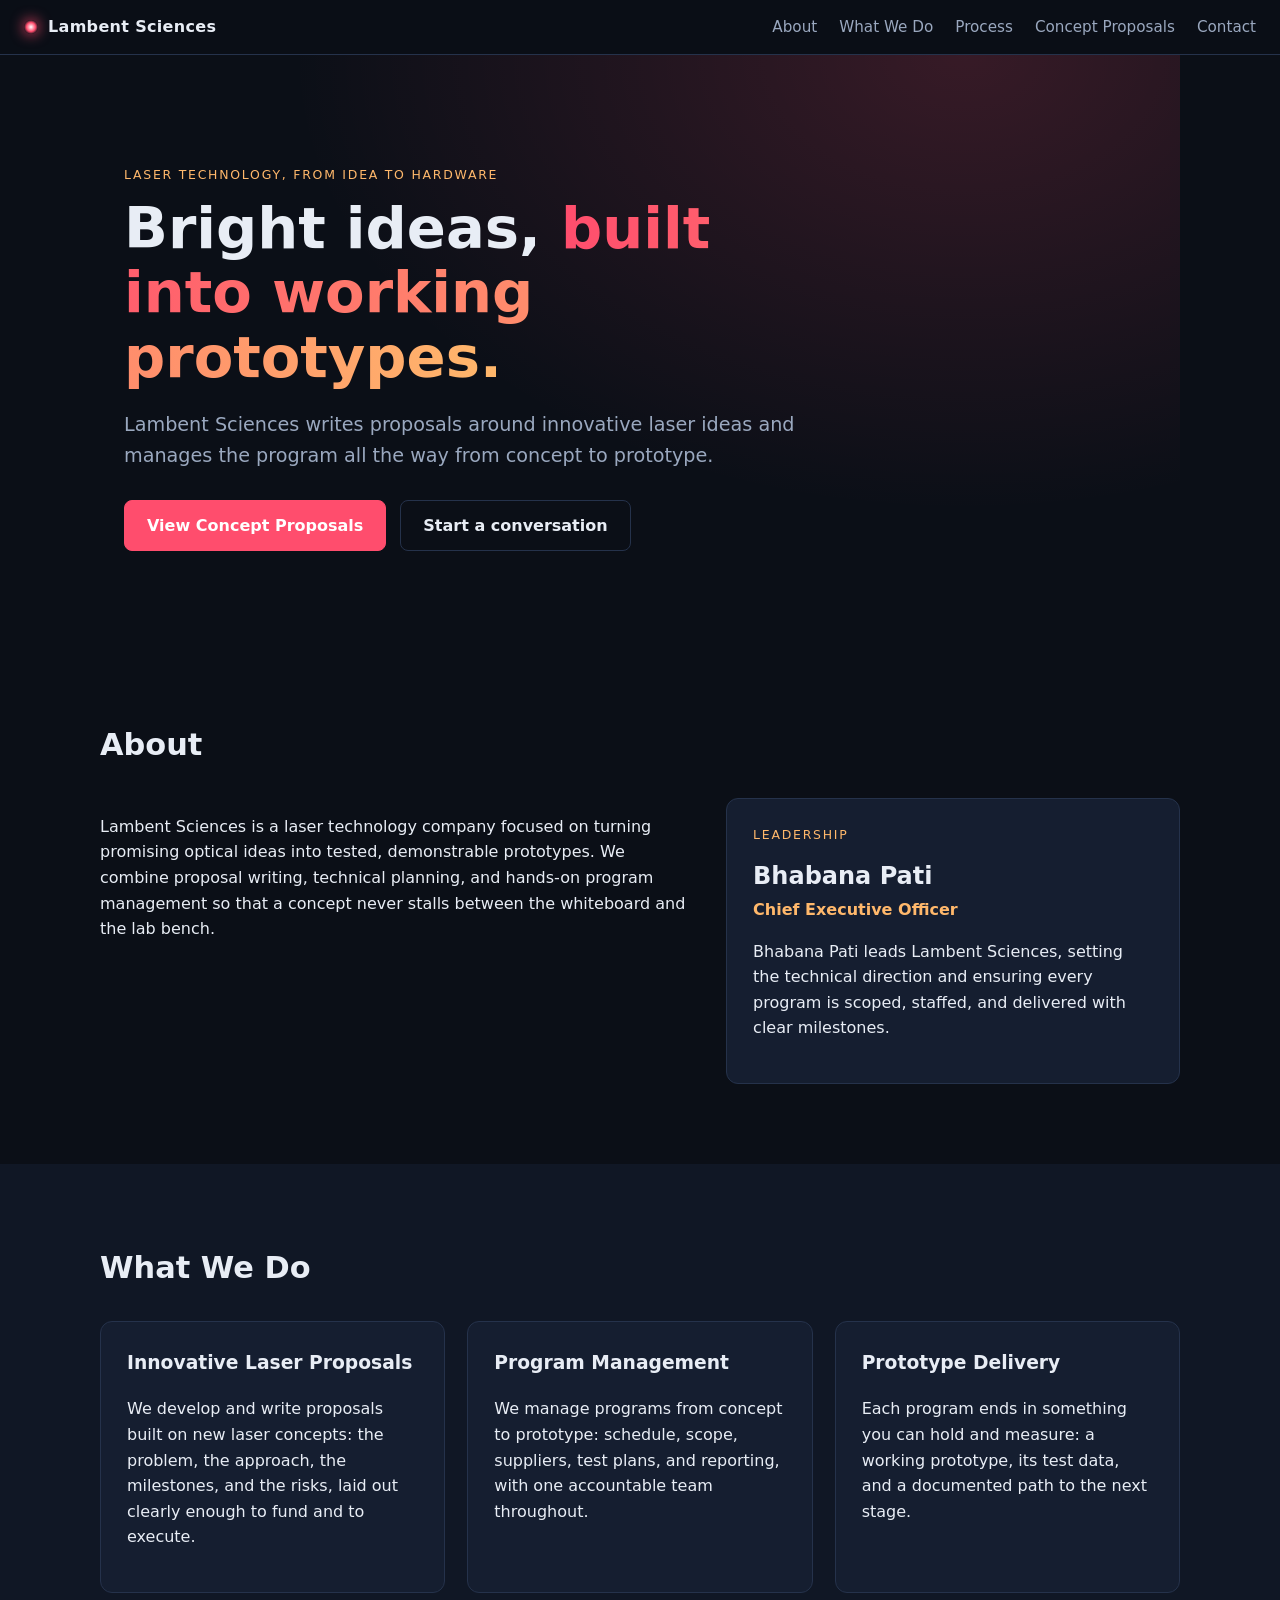
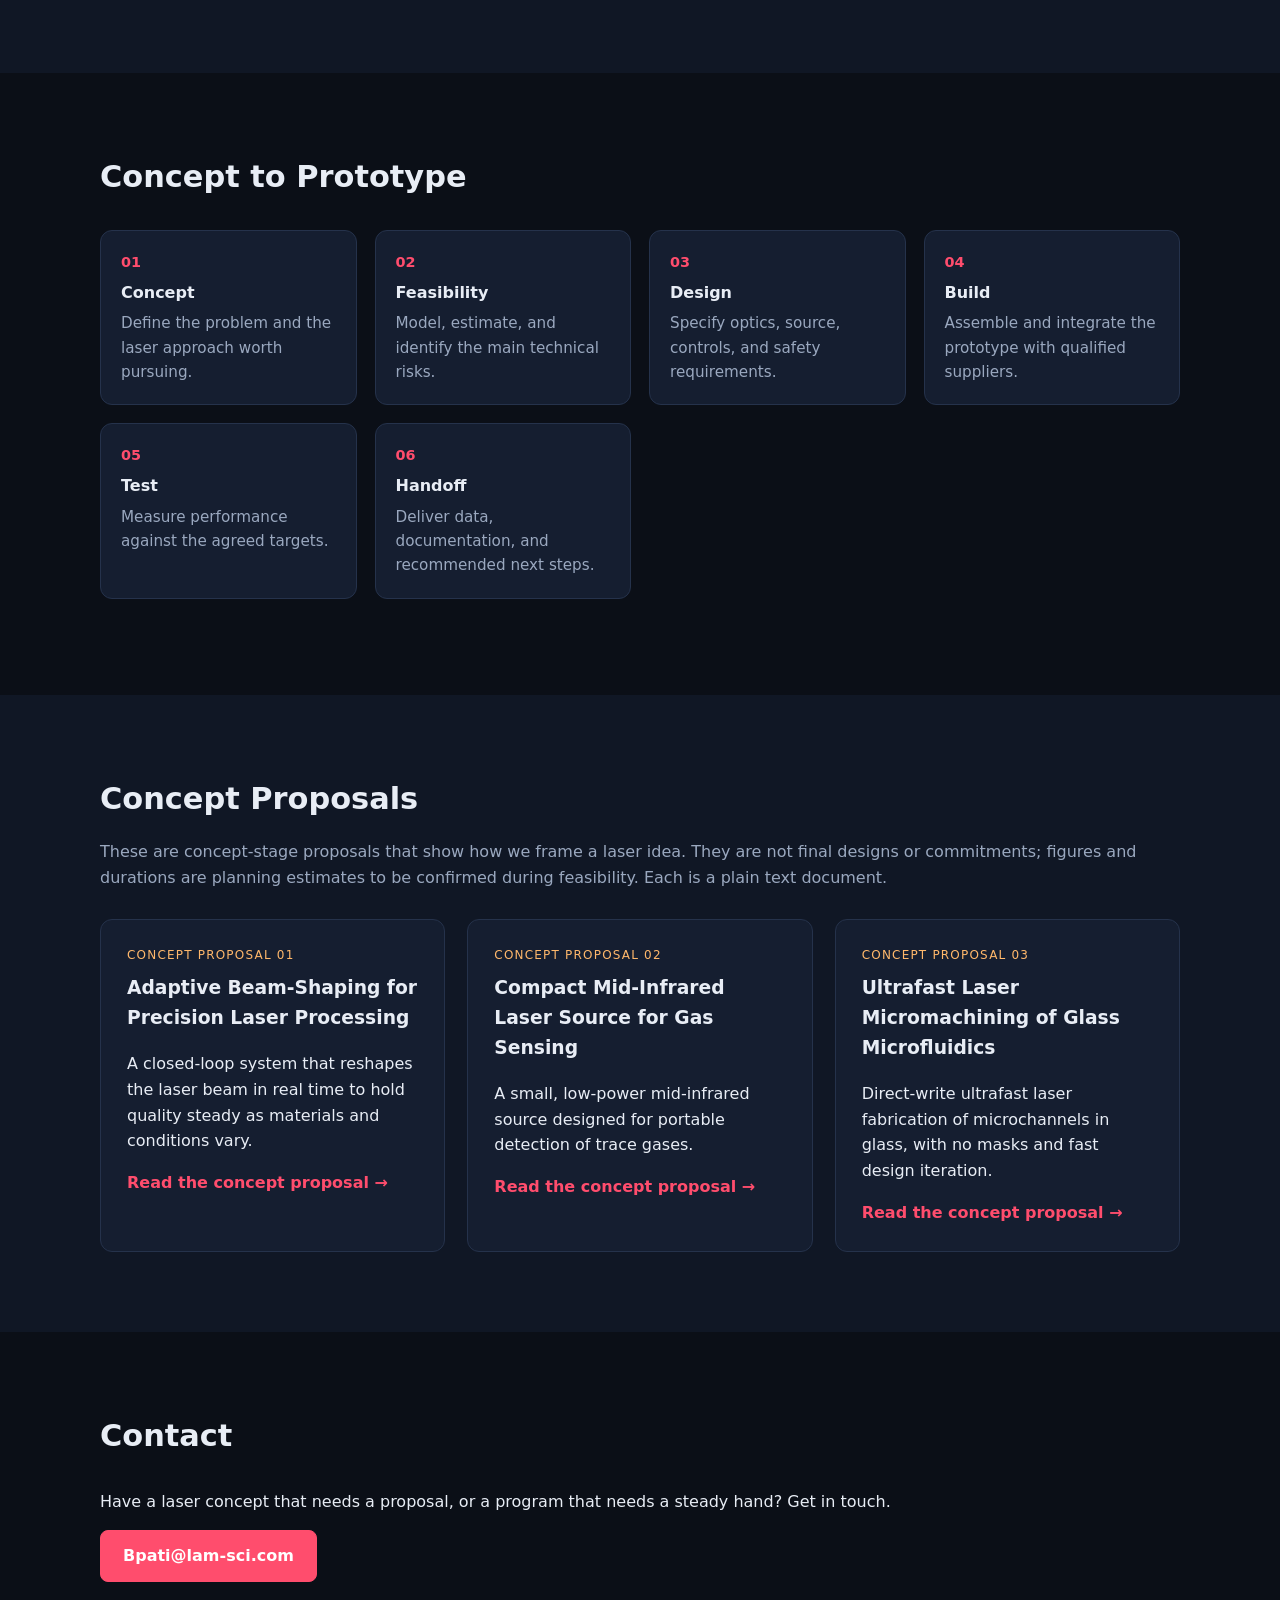
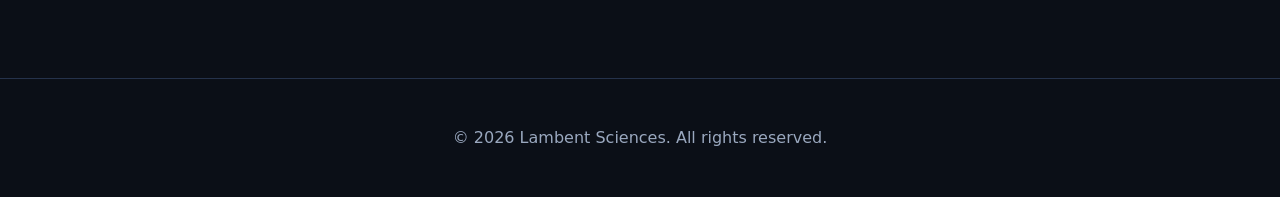
==== index.html @ 6def550e "Clarify Proposals Lambent Sciences writes real proposals, however due to confidentiality proposals o" ====
<!DOCTYPE html>
<html lang="en">
<head>
  <meta charset="utf-8">
  <meta name="viewport" content="width=device-width, initial-scale=1">
  <title>Lambent Sciences | Laser Technology, Concept to Prototype</title>
  <meta name="description" content="Lambent Sciences develops innovative laser technology proposals and manages programs from concept to prototype.">
  <link rel="stylesheet" href="styles.css">
</head>
<body>
  <header class="site-header">
    <a class="brand" href="#top" aria-label="Lambent Sciences home">
      <span class="brand-mark" aria-hidden="true"></span>Lambent Sciences
    </a>
    <button class="nav-toggle" aria-expanded="false" aria-controls="nav" aria-label="Toggle menu">Menu</button>
    <nav id="nav" class="nav">
      <a href="#about">About</a>
      <a href="#what-we-do">What We Do</a>
      <a href="#process">Process</a>
      <a href="#proposals">Concept Proposals</a>
      <a href="#contact">Contact</a>
    </nav>
  </header>

  <main id="top">
    <section class="hero">
      <p class="eyebrow">Laser technology, from idea to hardware</p>
      <h1>Bright ideas, <span class="accent">built into working prototypes.</span></h1>
      <p class="lead">Lambent Sciences writes proposals around innovative laser ideas and manages the program all the way from concept to prototype.</p>
      <div class="cta-row">
        <a class="btn primary" href="#proposals">View Concept Proposals</a>
        <a class="btn" href="#contact">Start a conversation</a>
      </div>
    </section>

    <section id="about" class="section">
      <h2>About</h2>
      <div class="two-col">
        <p>Lambent Sciences is a laser technology company focused on turning promising optical ideas into tested, demonstrable prototypes. We combine proposal writing, technical planning, and hands-on program management so that a concept never stalls between the whiteboard and the lab bench.</p>
        <div class="card leader">
          <p class="eyebrow">Leadership</p>
          <h3>Bhabana Pati</h3>
          <p class="role">Chief Executive Officer</p>
          <p>Bhabana Pati leads Lambent Sciences, setting the technical direction and ensuring every program is scoped, staffed, and delivered with clear milestones.</p>
        </div>
      </div>
    </section>

    <section id="what-we-do" class="section alt">
      <h2>What We Do</h2>
      <div class="grid">
        <article class="card">
          <h3>Innovative Laser Proposals</h3>
          <p>We develop and write proposals built on new laser concepts: the problem, the approach, the milestones, and the risks, laid out clearly enough to fund and to execute.</p>
        </article>
        <article class="card">
          <h3>Program Management</h3>
          <p>We manage programs from concept to prototype: schedule, scope, suppliers, test plans, and reporting, with one accountable team throughout.</p>
        </article>
        <article class="card">
          <h3>Prototype Delivery</h3>
          <p>Each program ends in something you can hold and measure: a working prototype, its test data, and a documented path to the next stage.</p>
        </article>
      </div>
    </section>

    <section id="process" class="section">
      <h2>Concept to Prototype</h2>
      <ol class="steps">
        <li><strong>Concept</strong><span>Define the problem and the laser approach worth pursuing.</span></li>
        <li><strong>Feasibility</strong><span>Model, estimate, and identify the main technical risks.</span></li>
        <li><strong>Design</strong><span>Specify optics, source, controls, and safety requirements.</span></li>
        <li><strong>Build</strong><span>Assemble and integrate the prototype with qualified suppliers.</span></li>
        <li><strong>Test</strong><span>Measure performance against the agreed targets.</span></li>
        <li><strong>Handoff</strong><span>Deliver data, documentation, and recommended next steps.</span></li>
      </ol>
    </section>

    <section id="proposals" class="section alt">
      <h2>Concept Proposals</h2>
      <p class="section-intro">These are concept-stage proposals that show how we frame a laser idea. They are not final designs or commitments; figures and durations are planning estimates to be confirmed during feasibility. Each is a plain text document.</p>
      <div class="grid">
        <article class="card">
          <p class="tag">Concept Proposal 01</p>
          <h3>Adaptive Beam-Shaping for Precision Laser Processing</h3>
          <p>A closed-loop system that reshapes the laser beam in real time to hold quality steady as materials and conditions vary.</p>
          <a class="link" href="proposals/01-adaptive-beam-shaping.txt">Read the concept proposal &rarr;</a>
        </article>
        <article class="card">
          <p class="tag">Concept Proposal 02</p>
          <h3>Compact Mid-Infrared Laser Source for Gas Sensing</h3>
          <p>A small, low-power mid-infrared source designed for portable detection of trace gases.</p>
          <a class="link" href="proposals/02-compact-mid-ir-gas-sensing.txt">Read the concept proposal &rarr;</a>
        </article>
        <article class="card">
          <p class="tag">Concept Proposal 03</p>
          <h3>Ultrafast Laser Micromachining of Glass Microfluidics</h3>
          <p>Direct-write ultrafast laser fabrication of microchannels in glass, with no masks and fast design iteration.</p>
          <a class="link" href="proposals/03-ultrafast-glass-microfluidics.txt">Read the concept proposal &rarr;</a>
        </article>
      </div>
    </section>

    <section id="contact" class="section">
      <h2>Contact</h2>
      <p>Have a laser concept that needs a proposal, or a program that needs a steady hand? Get in touch.</p>
      <p><a class="btn primary" href="mailto:Bpati@lam-sci.com">Bpati@lam-sci.com</a></p>
    </section>
  </main>

  <footer class="site-footer">
    <p>&copy; <span id="year">2026</span> Lambent Sciences. All rights reserved.</p>
  </footer>

  <script src="script.js"></script>
</body>
</html>
---- styles.css ----
:root {
  --bg: #0b0f17;
  --bg-alt: #101725;
  --card: #151e30;
  --text: #e8edf5;
  --muted: #9aa8bf;
  --accent: #ff4d6d;
  --accent-2: #ffb86b;
  --border: #25324b;
  --max: 1080px;
}

* { box-sizing: border-box; }
html { scroll-behavior: smooth; }
body {
  margin: 0;
  background: var(--bg);
  color: var(--text);
  font-family: system-ui, -apple-system, "Segoe UI", Roboto, sans-serif;
  line-height: 1.6;
}
a { color: inherit; }

.site-header {
  position: sticky; top: 0; z-index: 10;
  display: flex; align-items: center; justify-content: space-between;
  padding: 14px 24px;
  background: rgba(11, 15, 23, 0.92);
  backdrop-filter: blur(8px);
  border-bottom: 1px solid var(--border);
}
.brand { display: flex; align-items: center; gap: 10px; font-weight: 700; letter-spacing: 0.02em; text-decoration: none; }
.brand-mark {
  width: 14px; height: 14px; border-radius: 50%;
  background: radial-gradient(circle, #fff 0%, var(--accent) 45%, transparent 75%);
  box-shadow: 0 0 14px var(--accent);
}
.nav { display: flex; gap: 22px; }
.nav a { text-decoration: none; color: var(--muted); font-size: 0.95rem; }
.nav a:hover { color: var(--text); }
.nav-toggle { display: none; background: none; border: 1px solid var(--border); color: var(--text); padding: 6px 12px; border-radius: 6px; cursor: pointer; }

.hero {
  max-width: var(--max); margin: 0 auto;
  padding: 110px 24px 90px;
  background: radial-gradient(ellipse at 80% 0%, rgba(255, 77, 109, 0.18), transparent 55%);
}
.eyebrow { text-transform: uppercase; letter-spacing: 0.14em; font-size: 0.78rem; color: var(--accent-2); margin: 0 0 12px; }
h1 { font-size: clamp(2.1rem, 5vw, 3.6rem); line-height: 1.12; margin: 0 0 20px; max-width: 18ch; }
.accent { background: linear-gradient(90deg, var(--accent), var(--accent-2)); -webkit-background-clip: text; background-clip: text; color: transparent; }
.lead { font-size: 1.2rem; color: var(--muted); max-width: 56ch; }
.cta-row { display: flex; gap: 14px; flex-wrap: wrap; margin-top: 28px; }

.btn {
  display: inline-block; padding: 12px 22px; border-radius: 8px;
  border: 1px solid var(--border); text-decoration: none; font-weight: 600;
}
.btn:hover { border-color: var(--accent); }
.btn.primary { background: var(--accent); border-color: var(--accent); color: #fff; }
.btn.primary:hover { filter: brightness(1.1); }

.section { padding: 80px 24px; }
.section > * { max-width: var(--max); margin-left: auto; margin-right: auto; }
.section.alt { background: var(--bg-alt); }
h2 { font-size: 1.9rem; margin-top: 0; margin-bottom: 28px; }
.section-intro { color: var(--muted); margin-top: -12px; margin-bottom: 28px; }

.two-col { display: grid; grid-template-columns: 1.3fr 1fr; gap: 36px; align-items: start; }
.grid { display: grid; grid-template-columns: repeat(auto-fit, minmax(260px, 1fr)); gap: 22px; }
.card { background: var(--card); border: 1px solid var(--border); border-radius: 12px; padding: 26px; }
.card h3 { margin-top: 0; }
.leader h3 { margin-bottom: 2px; font-size: 1.5rem; }
.role { color: var(--accent-2); margin-top: 0; font-weight: 600; }
.tag { font-size: 0.75rem; text-transform: uppercase; letter-spacing: 0.1em; color: var(--accent-2); margin: 0 0 8px; }
.link { color: var(--accent); font-weight: 600; text-decoration: none; }
.link:hover { text-decoration: underline; }

.steps { list-style: none; counter-reset: s; padding: 0; display: grid; grid-template-columns: repeat(auto-fit, minmax(220px, 1fr)); gap: 18px; }
.steps li { counter-increment: s; background: var(--card); border: 1px solid var(--border); border-radius: 12px; padding: 20px; display: flex; flex-direction: column; gap: 6px; }
.steps li::before { content: "0" counter(s); color: var(--accent); font-weight: 700; font-size: 0.9rem; }
.steps span { color: var(--muted); font-size: 0.95rem; }

.site-footer { padding: 30px 24px; text-align: center; color: var(--muted); border-top: 1px solid var(--border); }

@media (max-width: 760px) {
  .two-col { grid-template-columns: 1fr; }
  .nav-toggle { display: block; }
  .nav { display: none; position: absolute; top: 100%; left: 0; right: 0; flex-direction: column; gap: 0; background: var(--bg); border-bottom: 1px solid var(--border); }
  .nav.open { display: flex; }
  .nav a { padding: 14px 24px; border-top: 1px solid var(--border); }
  .hero { padding-top: 70px; }
}
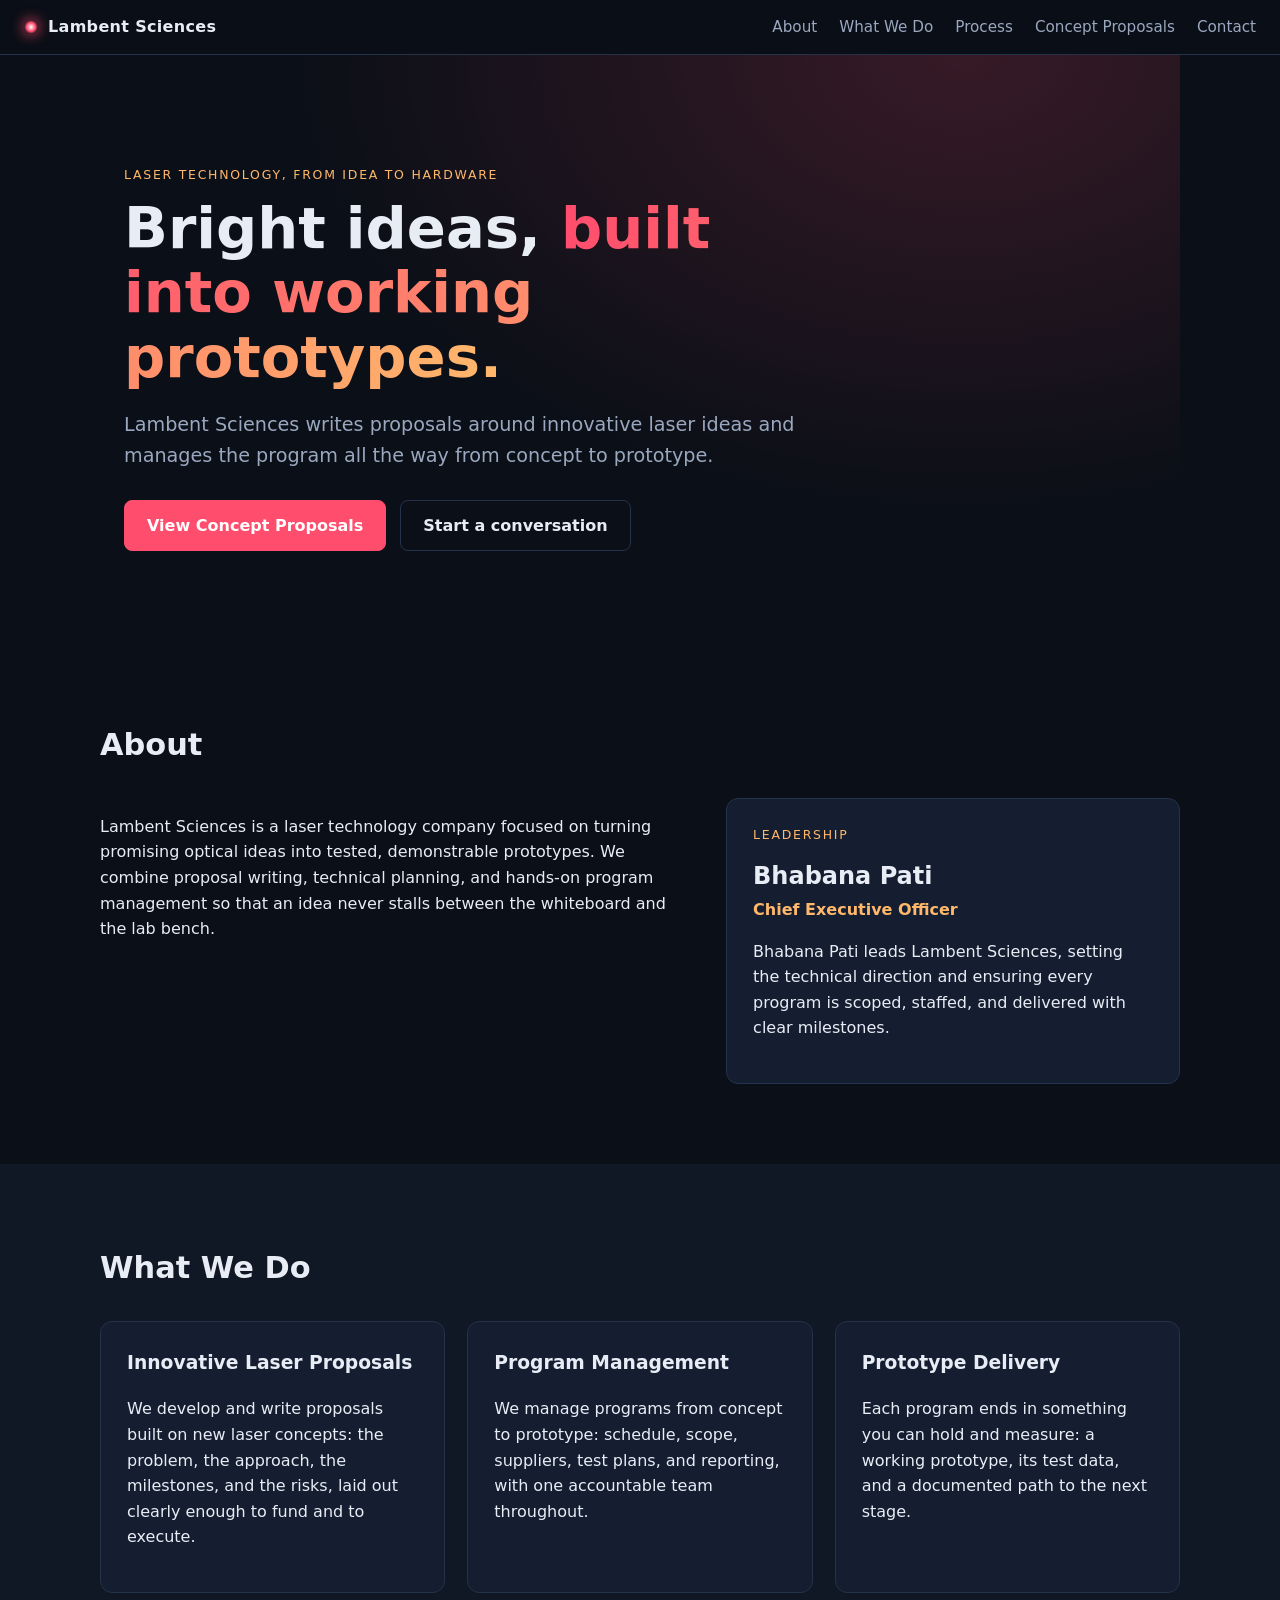
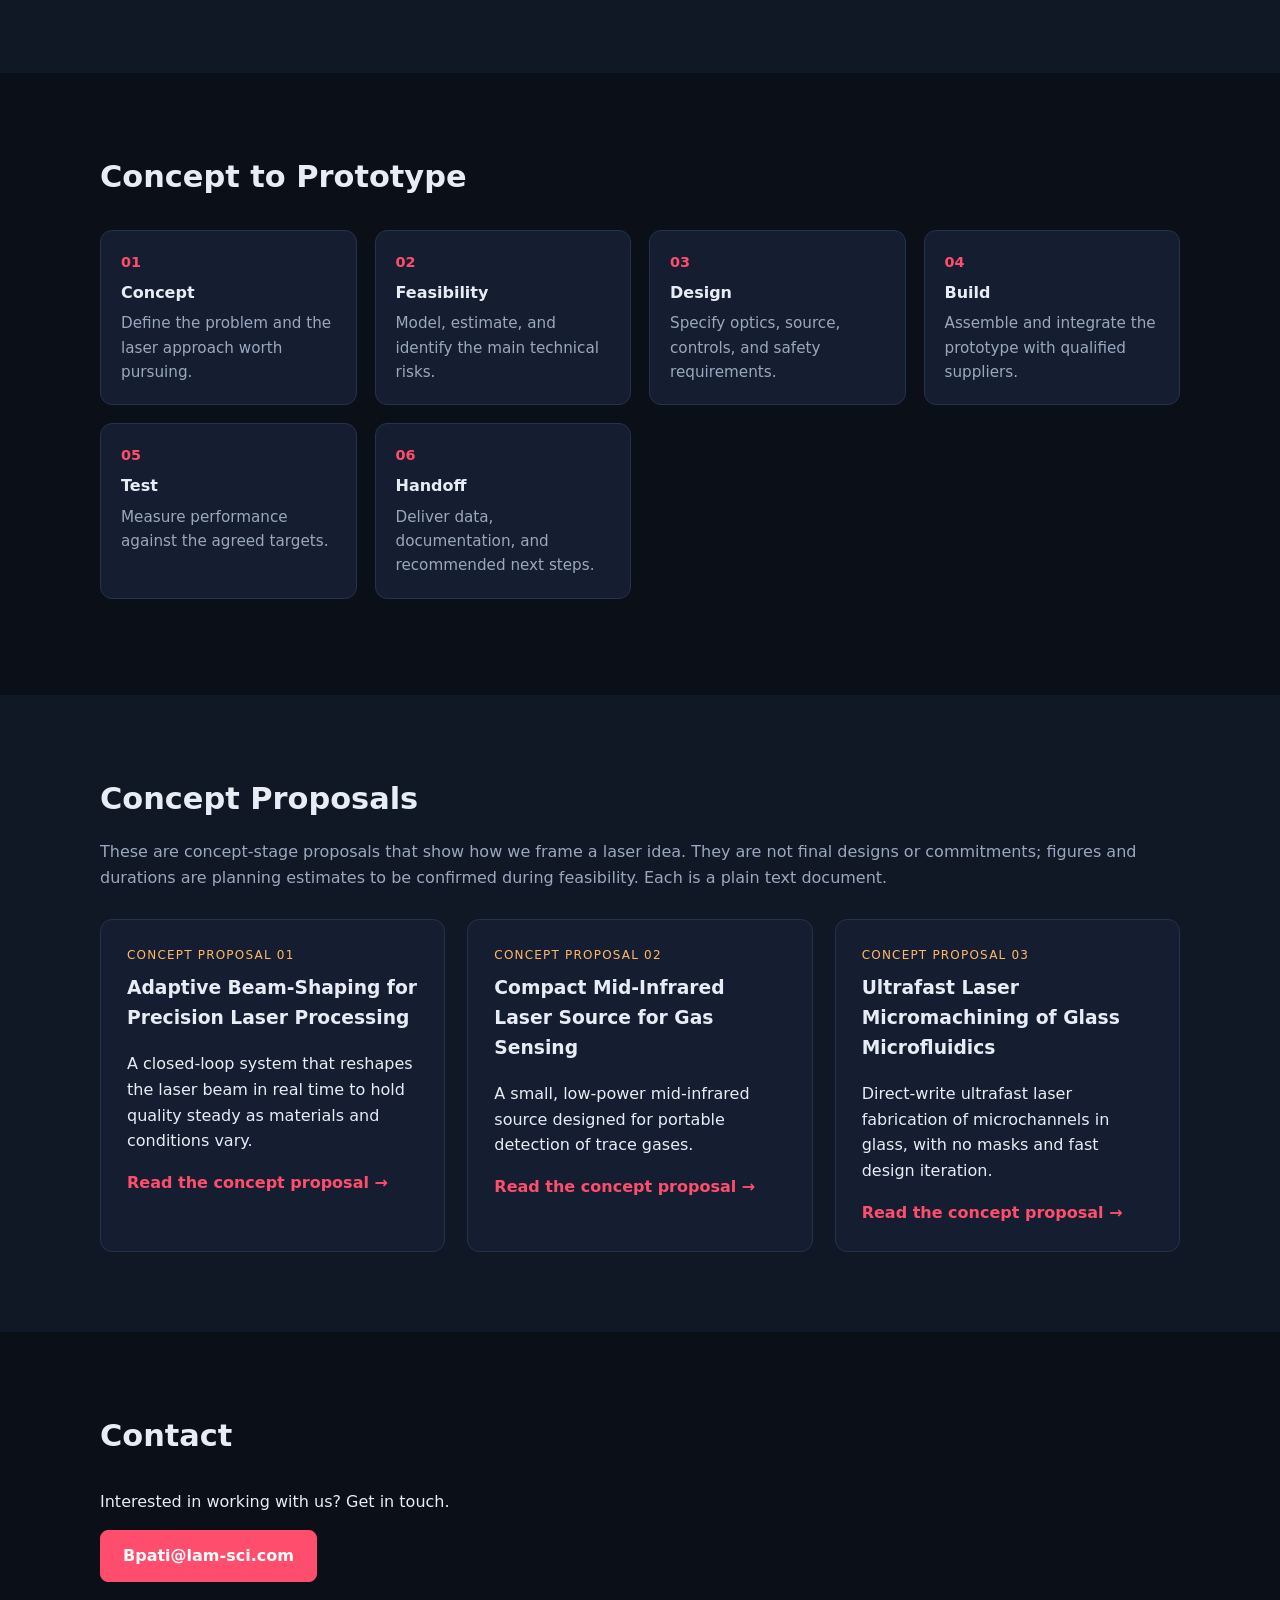
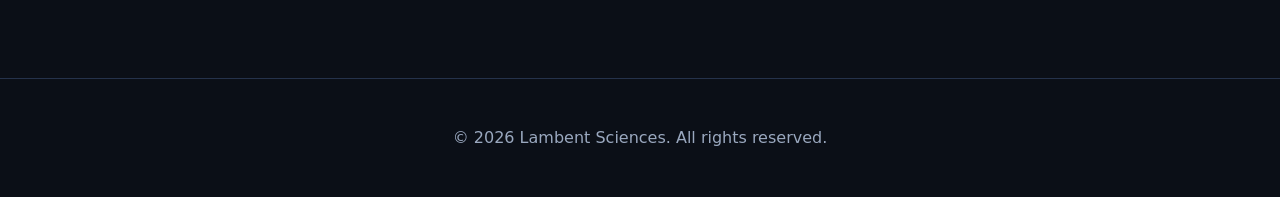
==== commit 91408c05: "Contact and About Section Edits" ====
--- a/index.html
+++ b/index.html
@@ -36,7 +36,7 @@
     <section id="about" class="section">
       <h2>About</h2>
       <div class="two-col">
-        <p>Lambent Sciences is a laser technology company focused on turning promising optical ideas into tested, demonstrable prototypes. We combine proposal writing, technical planning, and hands-on program management so that a concept never stalls between the whiteboard and the lab bench.</p>
+        <p>Lambent Sciences is a laser technology company focused on turning promising optical ideas into tested, demonstrable prototypes. We combine proposal writing, technical planning, and hands-on program management so that an idea never stalls between the whiteboard and the lab bench.</p>
         <div class="card leader">
           <p class="eyebrow">Leadership</p>
           <h3>Bhabana Pati</h3>
@@ -103,7 +103,7 @@
 
     <section id="contact" class="section">
       <h2>Contact</h2>
-      <p>Have a laser concept that needs a proposal, or a program that needs a steady hand? Get in touch.</p>
+      <p>Interested in working with us? Get in touch.</p>
       <p><a class="btn primary" href="mailto:Bpati@lam-sci.com">Bpati@lam-sci.com</a></p>
     </section>
   </main>
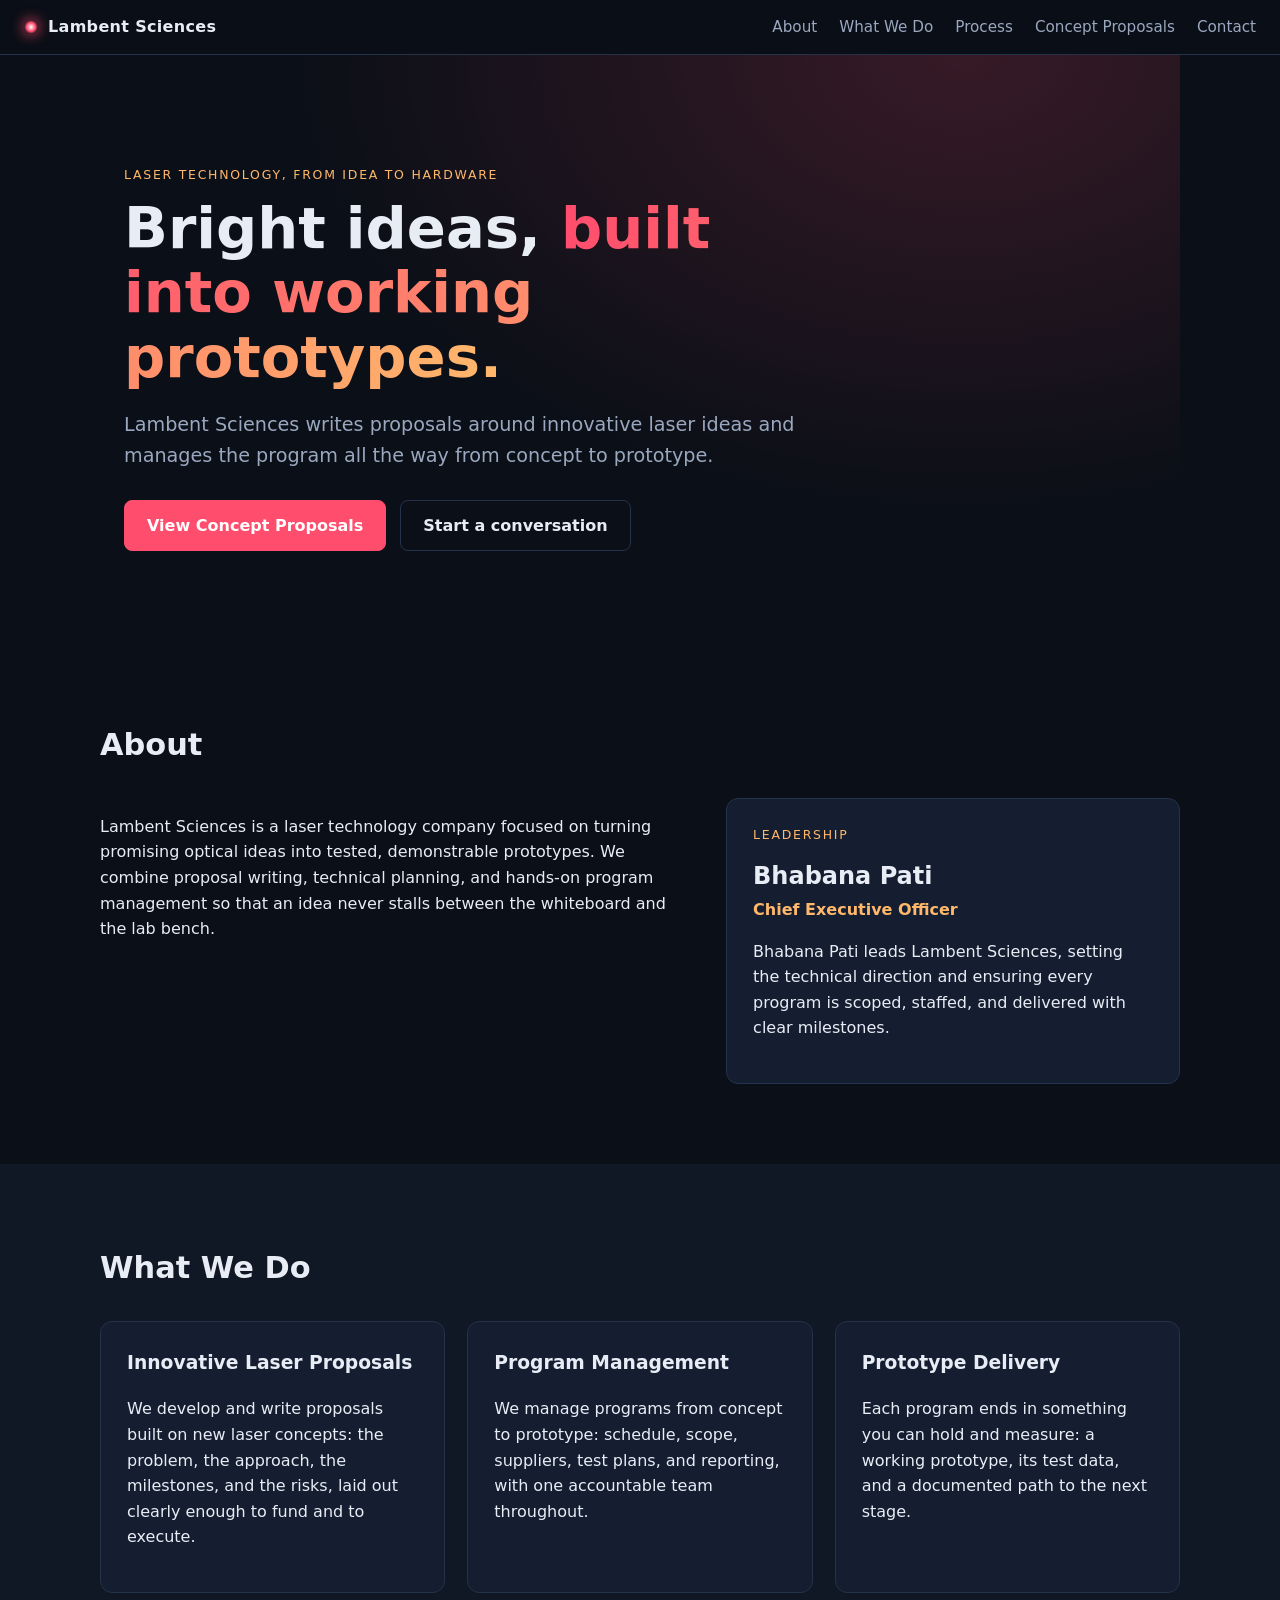
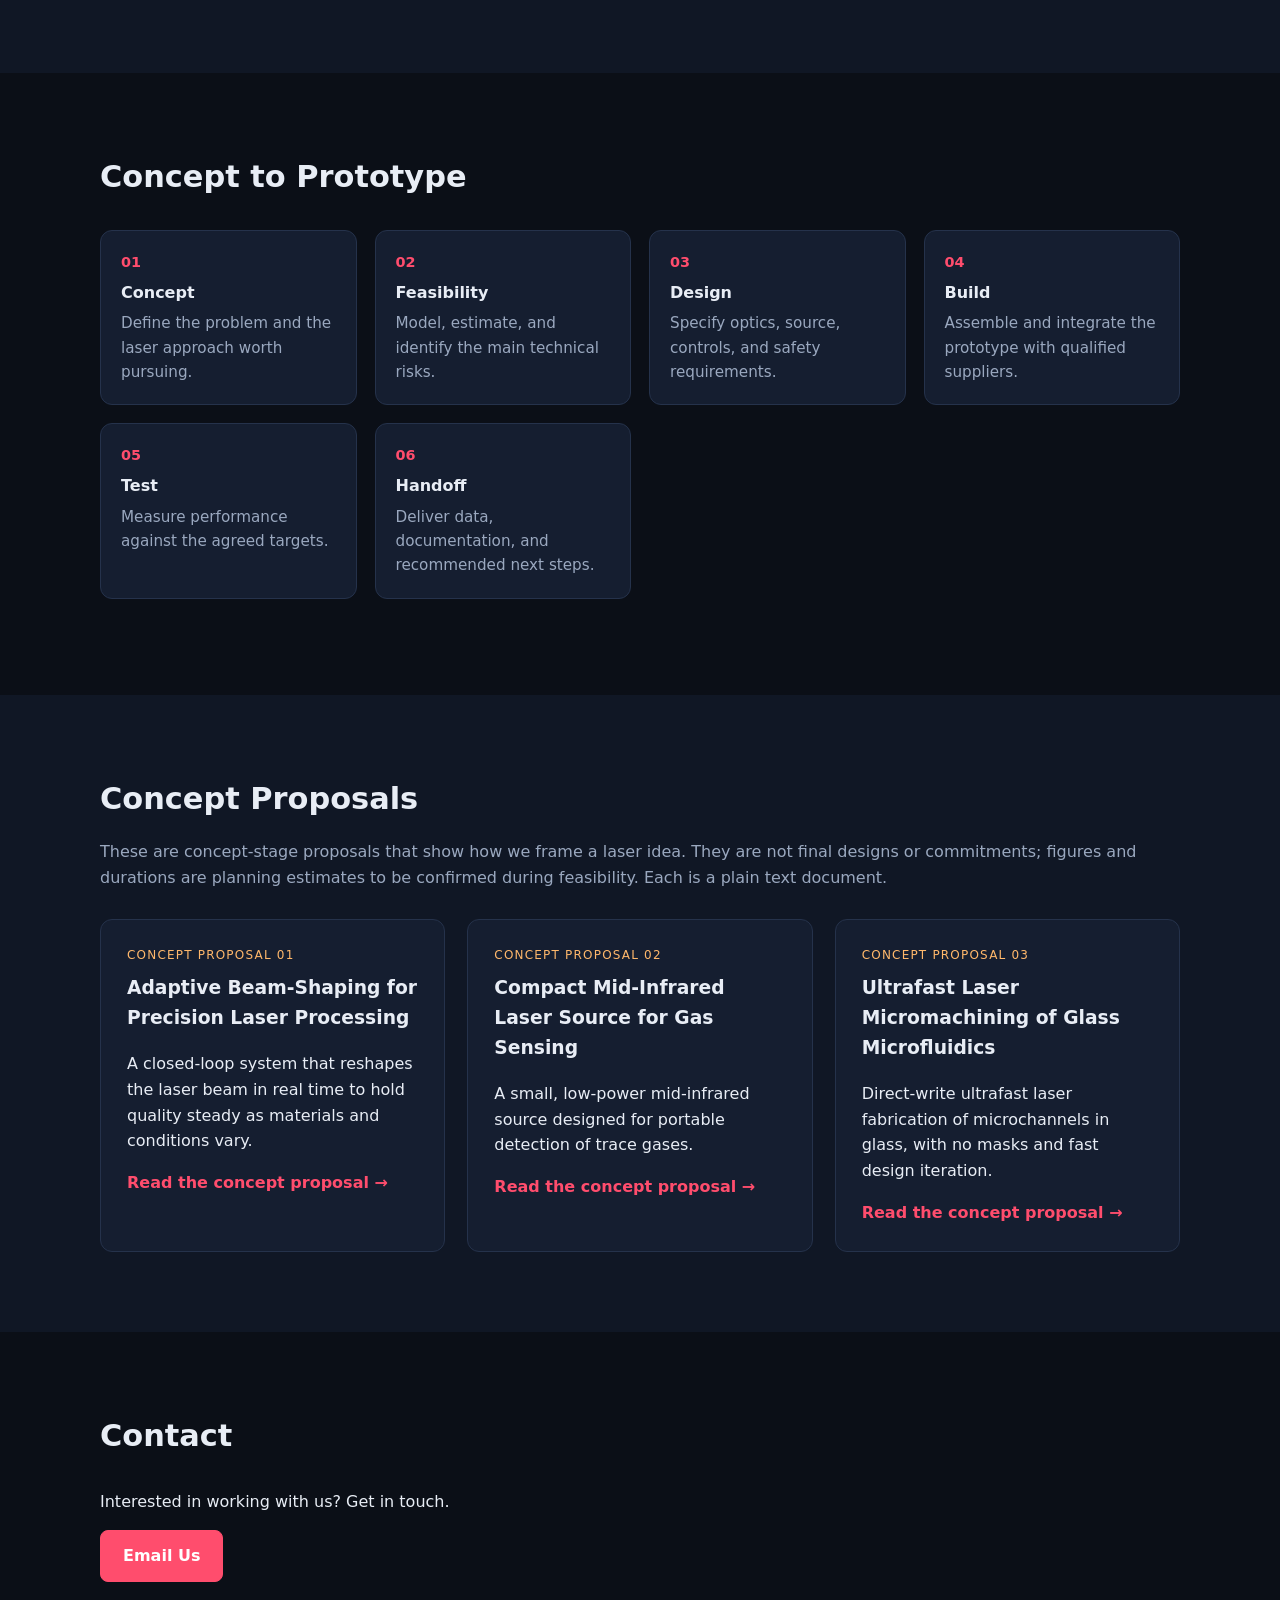
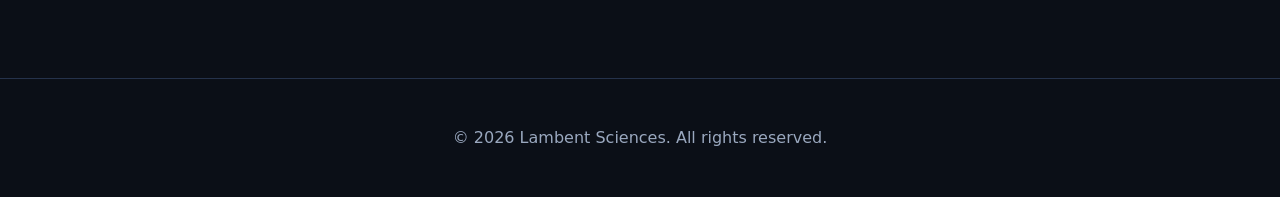
==== commit ac6200dd: "Fixed Contact Button" ====
--- a/index.html
+++ b/index.html
@@ -104,7 +104,7 @@
     <section id="contact" class="section">
       <h2>Contact</h2>
       <p>Interested in working with us? Get in touch.</p>
-      <p><a class="btn primary" href="mailto:Bpati@lam-sci.com">Bpati@lam-sci.com</a></p>
+      <p><a class="btn primary" href="mailto:Bpati@lam-sci.com">Email Us</a></p>
     </section>
   </main>
 
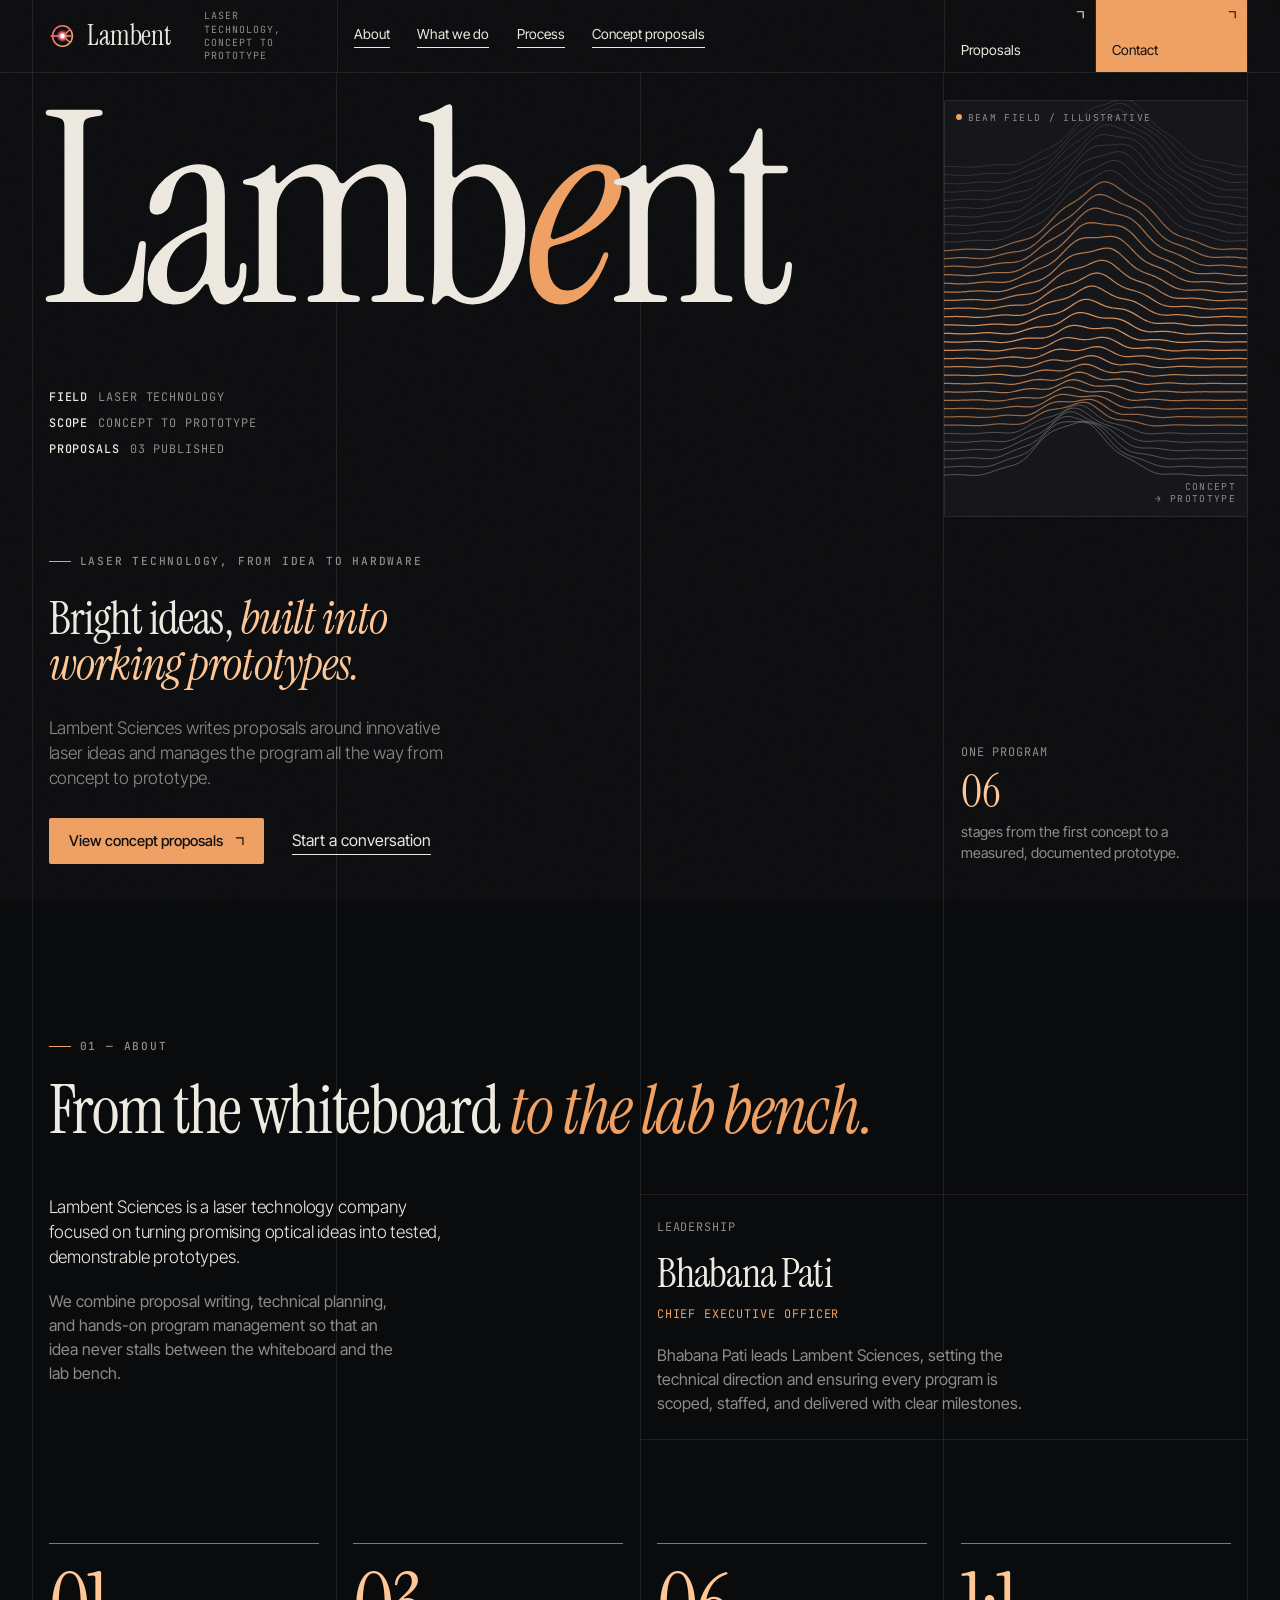
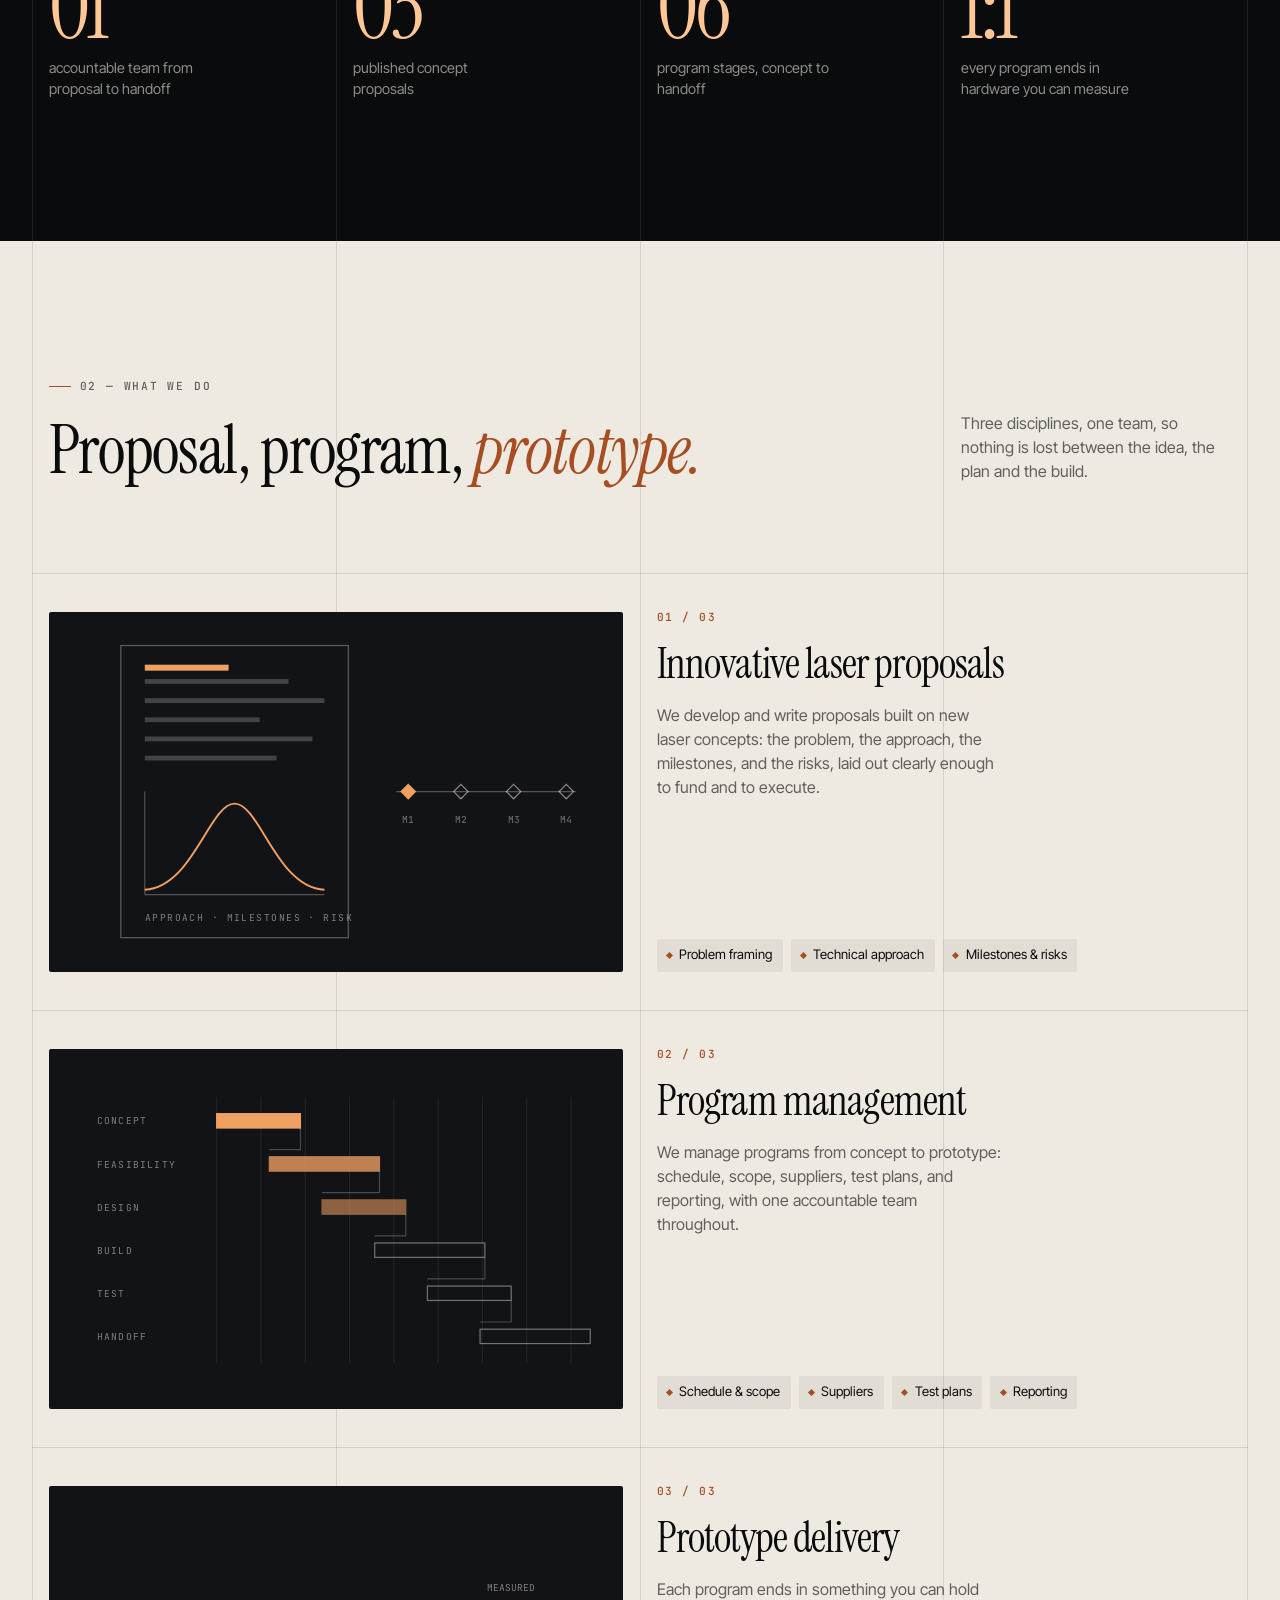
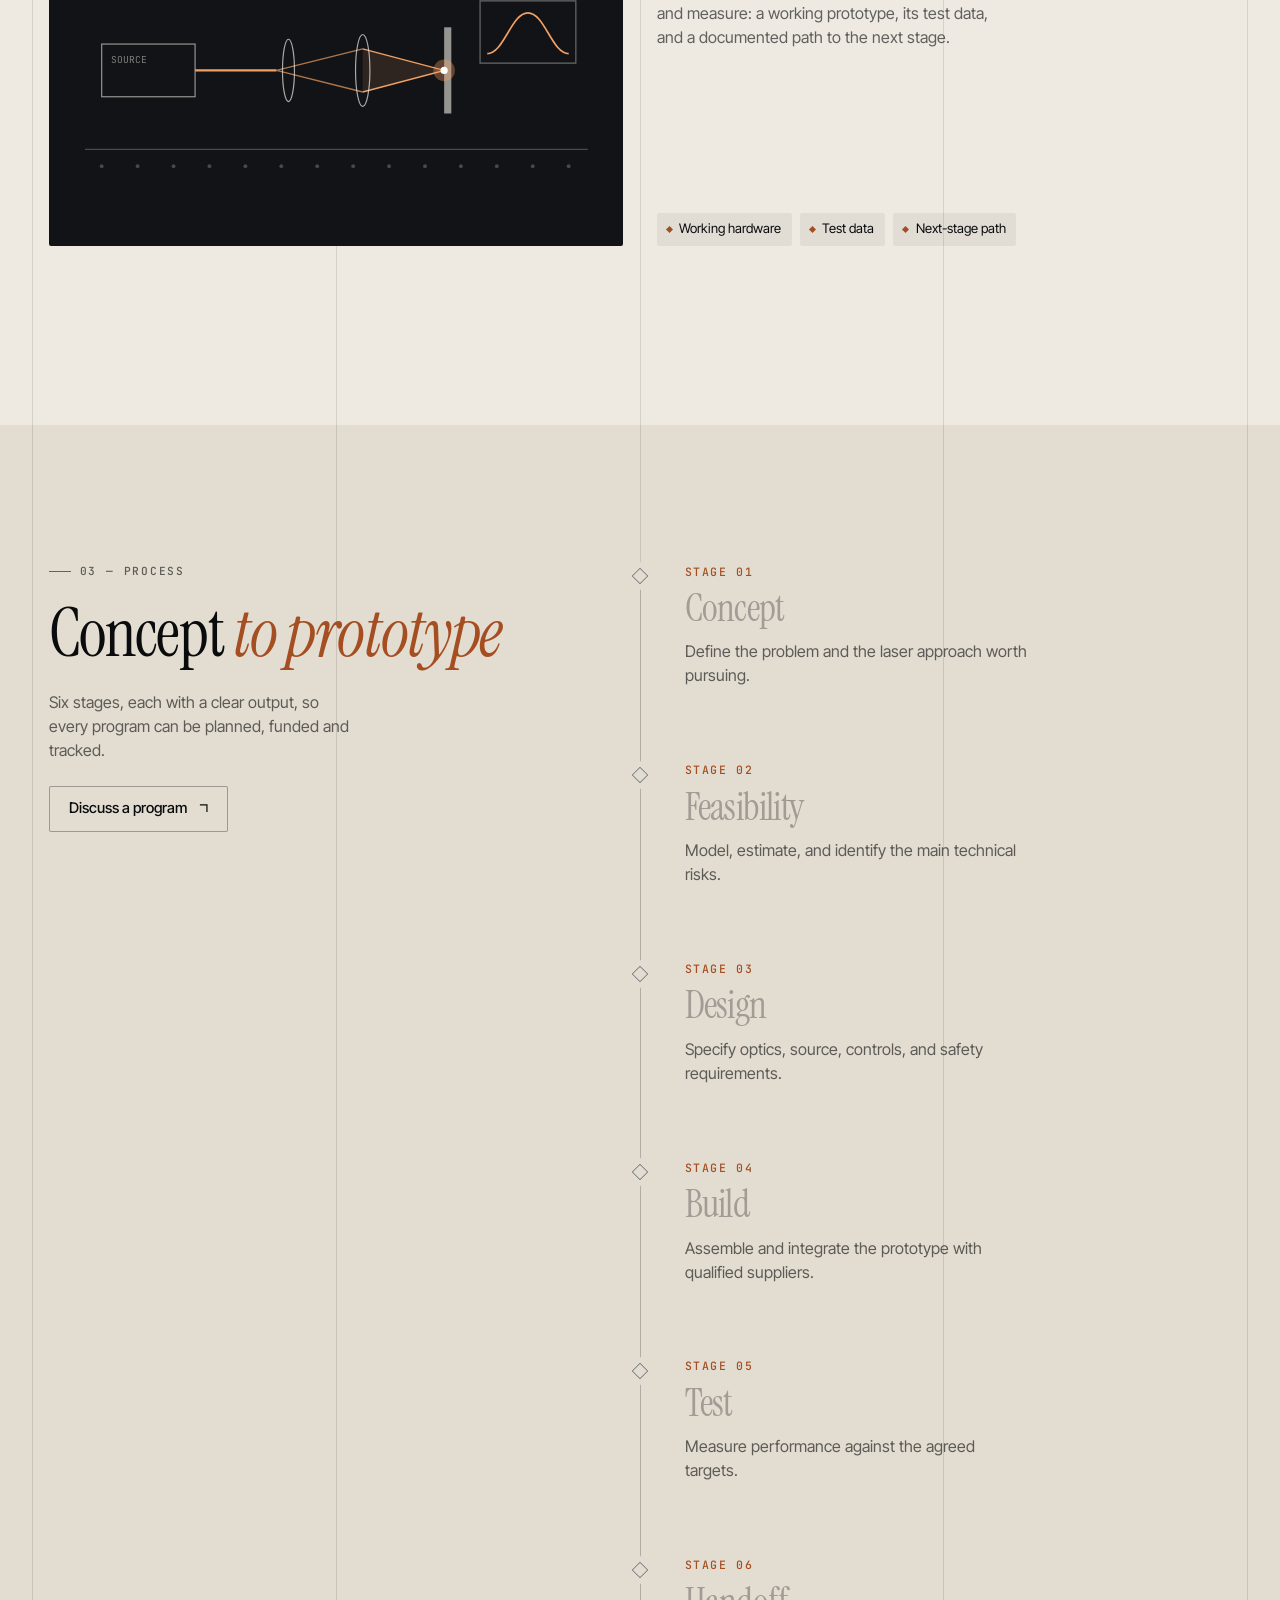
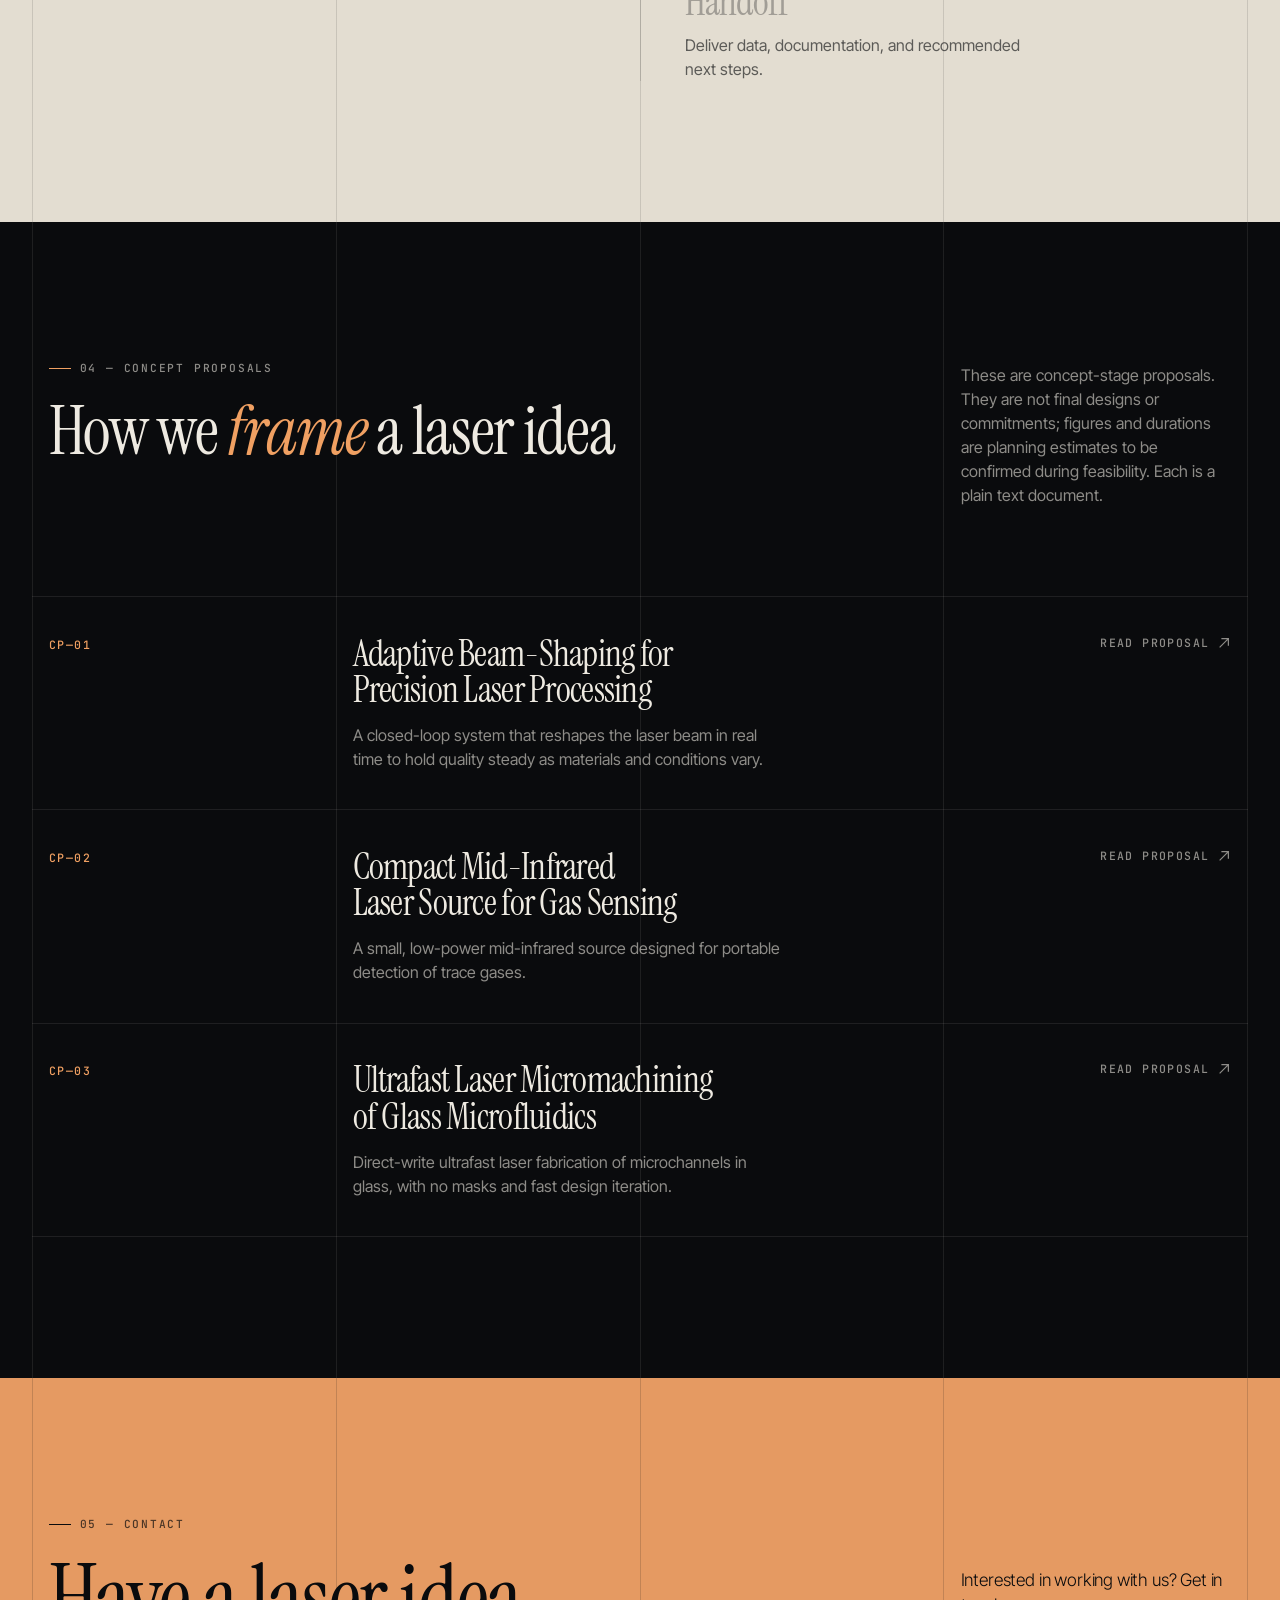
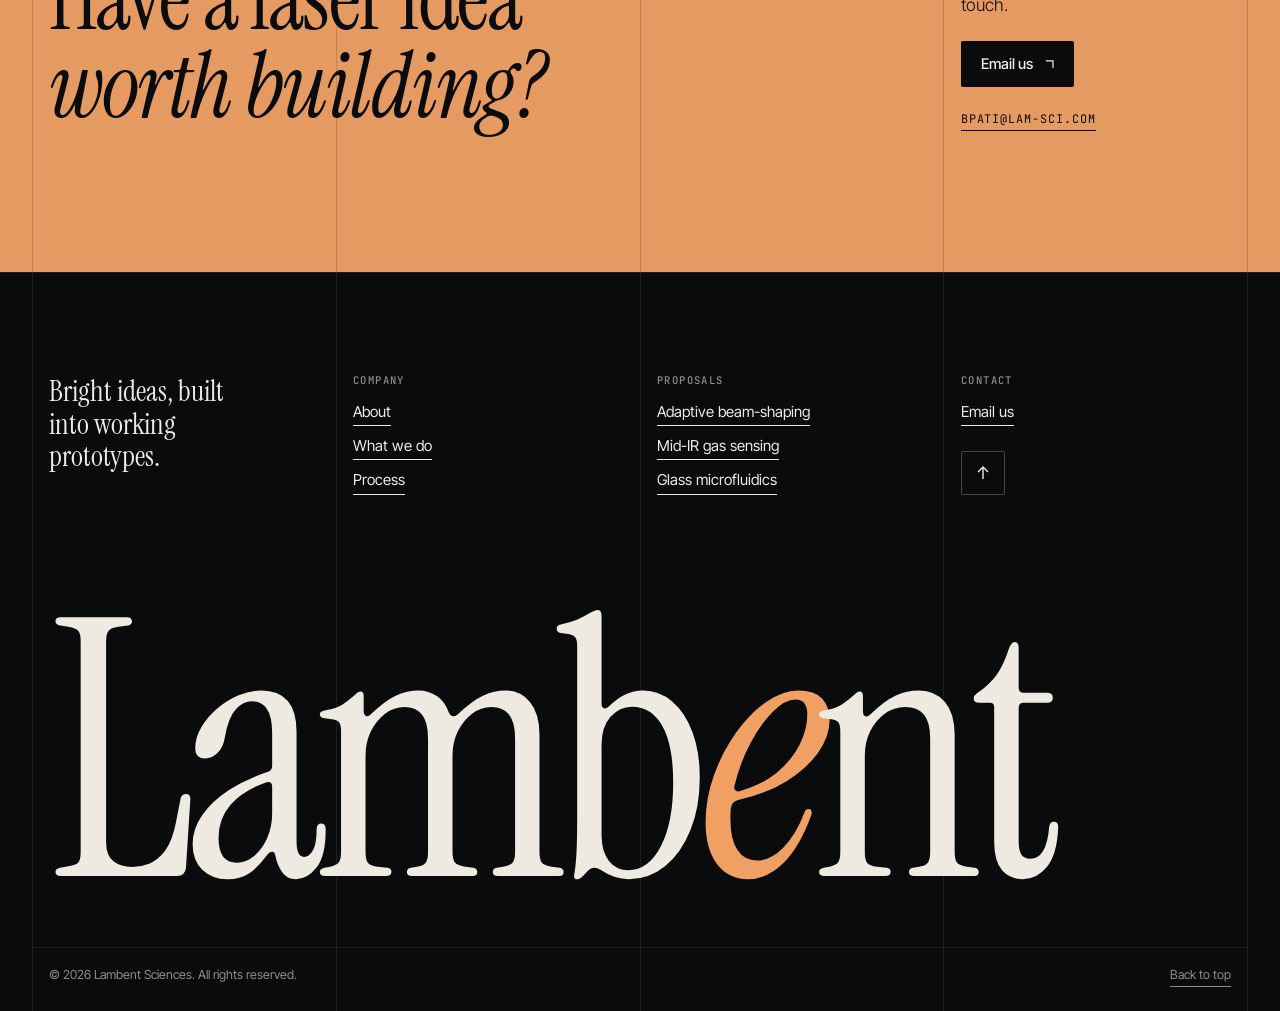
==== commit c6962e7e: "Website Overhaul" ====
--- a/index.html
+++ b/index.html
@@ -5,113 +5,245 @@
   <meta name="viewport" content="width=device-width, initial-scale=1">
   <title>Lambent Sciences | Laser Technology, Concept to Prototype</title>
   <meta name="description" content="Lambent Sciences develops innovative laser technology proposals and manages programs from concept to prototype.">
+  <link rel="icon" href="images/favicon.ico" sizes="48x48">
+  <link rel="icon" href="images/favicon.svg" type="image/svg+xml">
+  <link rel="apple-touch-icon" href="images/apple-touch-icon.png">
+  <link rel="manifest" href="site.webmanifest">
+  <meta name="theme-color" content="#0A0B0D">
+  <script>(function(){var d=document.documentElement;if(!window.matchMedia||!matchMedia('(prefers-reduced-motion: reduce)').matches){d.classList.add('motion')}})();</script>
+  <link rel="preconnect" href="https://fonts.googleapis.com">
+  <link rel="preconnect" href="https://fonts.gstatic.com" crossorigin>
+  <link rel="stylesheet" href="https://fonts.googleapis.com/css2?family=Instrument+Serif:ital@0;1&family=Inter+Tight:wght@300..600&family=JetBrains+Mono:wght@400;500&display=swap">
   <link rel="stylesheet" href="styles.css">
 </head>
 <body>
-  <header class="site-header">
-    <a class="brand" href="#top" aria-label="Lambent Sciences home">
-      <span class="brand-mark" aria-hidden="true"></span>Lambent Sciences
-    </a>
-    <button class="nav-toggle" aria-expanded="false" aria-controls="nav" aria-label="Toggle menu">Menu</button>
-    <nav id="nav" class="nav">
-      <a href="#about">About</a>
-      <a href="#what-we-do">What We Do</a>
-      <a href="#process">Process</a>
-      <a href="#proposals">Concept Proposals</a>
-      <a href="#contact">Contact</a>
+
+<header class="hdr" data-tone="dark">
+  <div class="hdr-in">
+    <div class="hdr-lead">
+      <a class="hdr-brand" href="#top" aria-label="Lambent Sciences, back to the top">
+        <img class="hdr-mark" src="images/logo-mark.svg" alt="" width="26" height="26"><span>Lambent</span>
+      </a>
+      <p class="hdr-tag">Laser technology, concept to prototype</p>
+    </div>
+    <nav class="hdr-nav" aria-label="Main">
+      <a class="link" href="#about">About</a>
+      <a class="link" href="#what-we-do">What we do</a>
+      <a class="link" href="#process">Process</a>
+      <a class="link" href="#proposals">Concept proposals</a>
     </nav>
-  </header>
-
-  <main id="top">
-    <section class="hero">
+    <div class="hdr-side">
+      <a class="hdr-alt" href="#proposals"><span>Proposals</span><svg class="tick" viewBox="0 0 10 10" aria-hidden="true"><path d="M1 1h8v8" fill="none" stroke="currentColor" stroke-width="1.4"/></svg></a>
+      <a class="hdr-cta" href="#contact"><span>Contact</span><svg class="tick" viewBox="0 0 10 10" aria-hidden="true"><path d="M1 1h8v8" fill="none" stroke="currentColor" stroke-width="1.4"/></svg></a>
+    </div>
+    <button class="ibtn hdr-menu" type="button" aria-expanded="false" aria-controls="menu" aria-label="Open menu"><svg viewBox="0 0 16 16" aria-hidden="true"><path d="M8 1v14M1 8h14" stroke="currentColor" stroke-width="1.4" fill="none"/></svg></button>
+  </div>
+</header>
+
+<div class="menu" id="menu" data-tone="dark">
+  <nav aria-label="Menu">
+    <a href="#about">About</a>
+    <a href="#what-we-do">What we do</a>
+    <a href="#process">Process</a>
+    <a href="#proposals">Concept proposals</a>
+    <a href="#contact">Contact</a>
+  </nav>
+  <div class="menu-foot">
+    <a class="link" href="mailto:Bpati@lam-sci.com">Bpati@lam-sci.com</a>
+  </div>
+</div>
+
+<main id="top">
+
+<section class="hero sheet" data-tone="dark">
+  <div class="hero-grid">
+    <div class="hero-word"><h1 class="giant" style="--len:7" aria-label="Lambent Sciences">Lamb<em>e</em>nt</h1></div>
+    <div class="hero-meta mono">
+      <span><b>Field</b> Laser technology</span>
+      <span><b>Scope</b> Concept to prototype</span>
+      <span><b>Proposals</b> 03 published</span>
+    </div>
+    <figure class="hero-window">
+      <canvas id="beam" aria-hidden="true"></canvas>
+      <span class="hud tl"><i></i>Beam field / illustrative</span>
+      <span class="hud br">Concept<br>&rarr; Prototype</span>
+    </figure>
+    <div class="hero-intro">
       <p class="eyebrow">Laser technology, from idea to hardware</p>
-      <h1>Bright ideas, <span class="accent">built into working prototypes.</span></h1>
+      <p class="hero-line">Bright ideas, <em>built into working prototypes.</em></p>
       <p class="lead">Lambent Sciences writes proposals around innovative laser ideas and manages the program all the way from concept to prototype.</p>
-      <div class="cta-row">
-        <a class="btn primary" href="#proposals">View Concept Proposals</a>
-        <a class="btn" href="#contact">Start a conversation</a>
+      <div class="actions">
+        <a class="btn" href="#proposals"><span>View concept proposals</span><svg class="tick" viewBox="0 0 10 10" aria-hidden="true"><path d="M1 1h8v8" fill="none" stroke="currentColor" stroke-width="1.4"/></svg></a>
+        <a class="link" href="#contact">Start a conversation</a>
       </div>
-    </section>
-
-    <section id="about" class="section">
-      <h2>About</h2>
-      <div class="two-col">
-        <p>Lambent Sciences is a laser technology company focused on turning promising optical ideas into tested, demonstrable prototypes. We combine proposal writing, technical planning, and hands-on program management so that an idea never stalls between the whiteboard and the lab bench.</p>
-        <div class="card leader">
-          <p class="eyebrow">Leadership</p>
-          <h3>Bhabana Pati</h3>
-          <p class="role">Chief Executive Officer</p>
-          <p>Bhabana Pati leads Lambent Sciences, setting the technical direction and ensuring every program is scoped, staffed, and delivered with clear milestones.</p>
-        </div>
-      </div>
-    </section>
-
-    <section id="what-we-do" class="section alt">
-      <h2>What We Do</h2>
-      <div class="grid">
-        <article class="card">
-          <h3>Innovative Laser Proposals</h3>
-          <p>We develop and write proposals built on new laser concepts: the problem, the approach, the milestones, and the risks, laid out clearly enough to fund and to execute.</p>
-        </article>
-        <article class="card">
-          <h3>Program Management</h3>
-          <p>We manage programs from concept to prototype: schedule, scope, suppliers, test plans, and reporting, with one accountable team throughout.</p>
-        </article>
-        <article class="card">
-          <h3>Prototype Delivery</h3>
-          <p>Each program ends in something you can hold and measure: a working prototype, its test data, and a documented path to the next stage.</p>
-        </article>
-      </div>
-    </section>
-
-    <section id="process" class="section">
-      <h2>Concept to Prototype</h2>
+    </div>
+    <div class="hero-aim">
+      <p class="mono soft">One program</p>
+      <p class="num">06</p>
+      <p class="soft">stages from the first concept to a measured, documented prototype.</p>
+    </div>
+  </div>
+</section>
+
+<section class="about sheet" id="about" data-tone="dark">
+  <div class="grid about-top">
+    <div class="about-head">
+      <p class="eyebrow">01 &mdash; About</p>
+      <h2>From the whiteboard <em>to the lab bench.</em></h2>
+    </div>
+    <div class="about-copy" data-reveal>
+      <p class="lead">Lambent Sciences is a laser technology company focused on turning promising optical ideas into tested, demonstrable prototypes.</p>
+      <p class="soft">We combine proposal writing, technical planning, and hands-on program management so that an idea never stalls between the whiteboard and the lab bench.</p>
+    </div>
+    <article class="leader" data-reveal>
+      <p class="mono soft">Leadership</p>
+      <h3>Bhabana Pati</h3>
+      <p class="mono acc">Chief Executive Officer</p>
+      <p class="soft">Bhabana Pati leads Lambent Sciences, setting the technical direction and ensuring every program is scoped, staffed, and delivered with clear milestones.</p>
+    </article>
+  </div>
+  <ul class="facts grid">
+    <li class="fact" data-reveal><span class="fact-rule"></span><strong class="fact-num">01</strong><span class="fact-label">accountable team from proposal to handoff</span></li>
+    <li class="fact" data-reveal><span class="fact-rule"></span><strong class="fact-num">03</strong><span class="fact-label">published concept proposals</span></li>
+    <li class="fact" data-reveal><span class="fact-rule"></span><strong class="fact-num">06</strong><span class="fact-label">program stages, concept to handoff</span></li>
+    <li class="fact" data-reveal><span class="fact-rule"></span><strong class="fact-num">1:1</strong><span class="fact-label">every program ends in hardware you can measure</span></li>
+  </ul>
+</section>
+
+<section class="services sheet" id="what-we-do" data-tone="ivory">
+  <div class="grid svc-head">
+    <div class="h">
+      <p class="eyebrow">02 &mdash; What we do</p>
+      <h2>Proposal, program, <em>prototype.</em></h2>
+    </div>
+    <p class="soft">Three disciplines, one team, so nothing is lost between the idea, the plan and the build.</p>
+  </div>
+  <div class="svc-list">
+    <article class="svc" data-reveal>
+      <figure class="svc-media frame" data-viz="proposal"></figure>
+      <p class="svc-idx">01 / 03</p>
+      <h3>Innovative laser proposals</h3>
+      <p class="svc-text">We develop and write proposals built on new laser concepts: the problem, the approach, the milestones, and the risks, laid out clearly enough to fund and to execute.</p>
+      <ul class="svc-points"><li>Problem framing</li><li>Technical approach</li><li>Milestones &amp; risks</li></ul>
+    </article>
+    <article class="svc" data-reveal>
+      <figure class="svc-media frame" data-viz="program"></figure>
+      <p class="svc-idx">02 / 03</p>
+      <h3>Program management</h3>
+      <p class="svc-text">We manage programs from concept to prototype: schedule, scope, suppliers, test plans, and reporting, with one accountable team throughout.</p>
+      <ul class="svc-points"><li>Schedule &amp; scope</li><li>Suppliers</li><li>Test plans</li><li>Reporting</li></ul>
+    </article>
+    <article class="svc" data-reveal>
+      <figure class="svc-media frame" data-viz="prototype"></figure>
+      <p class="svc-idx">03 / 03</p>
+      <h3>Prototype delivery</h3>
+      <p class="svc-text">Each program ends in something you can hold and measure: a working prototype, its test data, and a documented path to the next stage.</p>
+      <ul class="svc-points"><li>Working hardware</li><li>Test data</li><li>Next-stage path</li></ul>
+    </article>
+  </div>
+</section>
+
+<section class="process sheet" id="process" data-tone="bone">
+  <div class="grid pc-grid">
+    <div class="pc-head">
+      <p class="eyebrow">03 &mdash; Process</p>
+      <h2>Concept <em>to prototype</em></h2>
+      <p class="soft">Six stages, each with a clear output, so every program can be planned, funded and tracked.</p>
+      <a class="btn btn-line" href="#contact"><span>Discuss a program</span><svg class="tick" viewBox="0 0 10 10" aria-hidden="true"><path d="M1 1h8v8" fill="none" stroke="currentColor" stroke-width="1.4"/></svg></a>
+    </div>
+    <div class="pc-track">
+      <span class="pc-fill" aria-hidden="true"></span>
       <ol class="steps">
-        <li><strong>Concept</strong><span>Define the problem and the laser approach worth pursuing.</span></li>
-        <li><strong>Feasibility</strong><span>Model, estimate, and identify the main technical risks.</span></li>
-        <li><strong>Design</strong><span>Specify optics, source, controls, and safety requirements.</span></li>
-        <li><strong>Build</strong><span>Assemble and integrate the prototype with qualified suppliers.</span></li>
-        <li><strong>Test</strong><span>Measure performance against the agreed targets.</span></li>
-        <li><strong>Handoff</strong><span>Deliver data, documentation, and recommended next steps.</span></li>
+        <li class="step"><p class="step-when">Stage 01</p><h3>Concept</h3><p>Define the problem and the laser approach worth pursuing.</p></li>
+        <li class="step"><p class="step-when">Stage 02</p><h3>Feasibility</h3><p>Model, estimate, and identify the main technical risks.</p></li>
+        <li class="step"><p class="step-when">Stage 03</p><h3>Design</h3><p>Specify optics, source, controls, and safety requirements.</p></li>
+        <li class="step"><p class="step-when">Stage 04</p><h3>Build</h3><p>Assemble and integrate the prototype with qualified suppliers.</p></li>
+        <li class="step"><p class="step-when">Stage 05</p><h3>Test</h3><p>Measure performance against the agreed targets.</p></li>
+        <li class="step"><p class="step-when">Stage 06</p><h3>Handoff</h3><p>Deliver data, documentation, and recommended next steps.</p></li>
       </ol>
-    </section>
-
-    <section id="proposals" class="section alt">
-      <h2>Concept Proposals</h2>
-      <p class="section-intro">These are concept-stage proposals that show how we frame a laser idea. They are not final designs or commitments; figures and durations are planning estimates to be confirmed during feasibility. Each is a plain text document.</p>
-      <div class="grid">
-        <article class="card">
-          <p class="tag">Concept Proposal 01</p>
-          <h3>Adaptive Beam-Shaping for Precision Laser Processing</h3>
-          <p>A closed-loop system that reshapes the laser beam in real time to hold quality steady as materials and conditions vary.</p>
-          <a class="link" href="proposals/01-adaptive-beam-shaping.txt">Read the concept proposal &rarr;</a>
-        </article>
-        <article class="card">
-          <p class="tag">Concept Proposal 02</p>
-          <h3>Compact Mid-Infrared Laser Source for Gas Sensing</h3>
-          <p>A small, low-power mid-infrared source designed for portable detection of trace gases.</p>
-          <a class="link" href="proposals/02-compact-mid-ir-gas-sensing.txt">Read the concept proposal &rarr;</a>
-        </article>
-        <article class="card">
-          <p class="tag">Concept Proposal 03</p>
-          <h3>Ultrafast Laser Micromachining of Glass Microfluidics</h3>
-          <p>Direct-write ultrafast laser fabrication of microchannels in glass, with no masks and fast design iteration.</p>
-          <a class="link" href="proposals/03-ultrafast-glass-microfluidics.txt">Read the concept proposal &rarr;</a>
-        </article>
-      </div>
-    </section>
-
-    <section id="contact" class="section">
-      <h2>Contact</h2>
-      <p>Interested in working with us? Get in touch.</p>
-      <p><a class="btn primary" href="mailto:Bpati@lam-sci.com">Email Us</a></p>
-    </section>
-  </main>
-
-  <footer class="site-footer">
-    <p>&copy; <span id="year">2026</span> Lambent Sciences. All rights reserved.</p>
-  </footer>
-
-  <script src="script.js"></script>
+    </div>
+  </div>
+</section>
+
+<section class="proposals sheet" id="proposals" data-tone="dark">
+  <div class="grid pr-head">
+    <div class="h">
+      <p class="eyebrow">04 &mdash; Concept proposals</p>
+      <h2>How we <em>frame</em> a laser idea</h2>
+    </div>
+    <p class="soft">These are concept-stage proposals. They are not final designs or commitments; figures and durations are planning estimates to be confirmed during feasibility. Each is a plain text document.</p>
+  </div>
+  <ol class="pr-list">
+    <li class="pr" data-reveal>
+      <a class="pr-row" href="proposals/01-adaptive-beam-shaping.txt">
+        <span class="pr-idx">CP&mdash;01</span>
+        <span class="pr-main"><span class="pr-title">Adaptive Beam-Shaping for Precision Laser Processing</span><span class="pr-text">A closed-loop system that reshapes the laser beam in real time to hold quality steady as materials and conditions vary.</span></span>
+        <span class="pr-go"><span>Read proposal</span><svg viewBox="0 0 16 16" aria-hidden="true"><path d="M3 13L13 3M5 3h8v8" stroke="currentColor" stroke-width="1.4" fill="none"/></svg></span>
+      </a>
+    </li>
+    <li class="pr" data-reveal>
+      <a class="pr-row" href="proposals/02-compact-mid-ir-gas-sensing.txt">
+        <span class="pr-idx">CP&mdash;02</span>
+        <span class="pr-main"><span class="pr-title">Compact Mid-Infrared Laser Source for Gas Sensing</span><span class="pr-text">A small, low-power mid-infrared source designed for portable detection of trace gases.</span></span>
+        <span class="pr-go"><span>Read proposal</span><svg viewBox="0 0 16 16" aria-hidden="true"><path d="M3 13L13 3M5 3h8v8" stroke="currentColor" stroke-width="1.4" fill="none"/></svg></span>
+      </a>
+    </li>
+    <li class="pr" data-reveal>
+      <a class="pr-row" href="proposals/03-ultrafast-glass-microfluidics.txt">
+        <span class="pr-idx">CP&mdash;03</span>
+        <span class="pr-main"><span class="pr-title">Ultrafast Laser Micromachining of Glass Microfluidics</span><span class="pr-text">Direct-write ultrafast laser fabrication of microchannels in glass, with no masks and fast design iteration.</span></span>
+        <span class="pr-go"><span>Read proposal</span><svg viewBox="0 0 16 16" aria-hidden="true"><path d="M3 13L13 3M5 3h8v8" stroke="currentColor" stroke-width="1.4" fill="none"/></svg></span>
+      </a>
+    </li>
+  </ol>
+</section>
+
+<section class="contact sheet" id="contact" data-tone="amber">
+  <div class="grid ct-grid">
+    <div class="ct-head">
+      <p class="eyebrow">05 &mdash; Contact</p>
+      <h2>Have a laser idea <em>worth building?</em></h2>
+    </div>
+    <div class="ct-copy">
+      <p class="lead">Interested in working with us? Get in touch.</p>
+      <a class="btn" href="mailto:Bpati@lam-sci.com"><span>Email us</span><svg class="tick" viewBox="0 0 10 10" aria-hidden="true"><path d="M1 1h8v8" fill="none" stroke="currentColor" stroke-width="1.4"/></svg></a>
+      <a class="link mono" href="mailto:Bpati@lam-sci.com">Bpati@lam-sci.com</a>
+    </div>
+  </div>
+</section>
+
+</main>
+
+<footer class="ftr" data-tone="dark">
+  <div class="grid ftr-grid">
+    <div class="ftr-col ftr-lead">
+      <p>Bright ideas, built into working prototypes.</p>
+    </div>
+    <nav class="ftr-col" aria-label="Company">
+      <p class="ftr-h">Company</p>
+      <a class="link" href="#about">About</a>
+      <a class="link" href="#what-we-do">What we do</a>
+      <a class="link" href="#process">Process</a>
+    </nav>
+    <nav class="ftr-col" aria-label="Proposals">
+      <p class="ftr-h">Proposals</p>
+      <a class="link" href="proposals/01-adaptive-beam-shaping.txt">Adaptive beam-shaping</a>
+      <a class="link" href="proposals/02-compact-mid-ir-gas-sensing.txt">Mid-IR gas sensing</a>
+      <a class="link" href="proposals/03-ultrafast-glass-microfluidics.txt">Glass microfluidics</a>
+    </nav>
+    <div class="ftr-col">
+      <p class="ftr-h">Contact</p>
+      <a class="link" href="mailto:Bpati@lam-sci.com">Email us</a>
+      <a class="ibtn ftr-top" href="#top" aria-label="Back to the top"><svg viewBox="0 0 16 16" aria-hidden="true"><path d="M8 14V2M3 7l5-5 5 5" stroke="currentColor" stroke-width="1.4" fill="none"/></svg></a>
+    </div>
+  </div>
+  <div class="ftr-word" style="--len:7" aria-hidden="true">Lamb<em>e</em>nt</div>
+  <div class="ftr-base">
+    <span>&copy; <span id="year">2026</span> Lambent Sciences. All rights reserved.</span>
+    <a class="link" href="#top">Back to top</a>
+  </div>
+</footer>
+
+<script src="script.js"></script>
 </body>
 </html>
--- a/styles.css
+++ b/styles.css
@@ -1,92 +1,267 @@
+/* Lambent Sciences — editorial ruled-grid design.
+   Tokens: --ink (near-black), --ivory / --bone (paper), --amber (laser accent), three font stacks.
+   Each section sets data-tone (dark, ivory, bone, amber), which re-points --rule / --soft / --acc;
+   the header recolours to the tone of the section underneath it (script.js). */
+
 :root {
-  --bg: #0b0f17;
-  --bg-alt: #101725;
-  --card: #151e30;
-  --text: #e8edf5;
-  --muted: #9aa8bf;
-  --accent: #ff4d6d;
-  --accent-2: #ffb86b;
-  --border: #25324b;
-  --max: 1080px;
-}
-
-* { box-sizing: border-box; }
-html { scroll-behavior: smooth; }
-body {
-  margin: 0;
-  background: var(--bg);
-  color: var(--text);
-  font-family: system-ui, -apple-system, "Segoe UI", Roboto, sans-serif;
-  line-height: 1.6;
-}
-a { color: inherit; }
-
-.site-header {
-  position: sticky; top: 0; z-index: 10;
-  display: flex; align-items: center; justify-content: space-between;
-  padding: 14px 24px;
-  background: rgba(11, 15, 23, 0.92);
-  backdrop-filter: blur(8px);
-  border-bottom: 1px solid var(--border);
-}
-.brand { display: flex; align-items: center; gap: 10px; font-weight: 700; letter-spacing: 0.02em; text-decoration: none; }
-.brand-mark {
-  width: 14px; height: 14px; border-radius: 50%;
-  background: radial-gradient(circle, #fff 0%, var(--accent) 45%, transparent 75%);
-  box-shadow: 0 0 14px var(--accent);
-}
-.nav { display: flex; gap: 22px; }
-.nav a { text-decoration: none; color: var(--muted); font-size: 0.95rem; }
-.nav a:hover { color: var(--text); }
-.nav-toggle { display: none; background: none; border: 1px solid var(--border); color: var(--text); padding: 6px 12px; border-radius: 6px; cursor: pointer; }
-
-.hero {
-  max-width: var(--max); margin: 0 auto;
-  padding: 110px 24px 90px;
-  background: radial-gradient(ellipse at 80% 0%, rgba(255, 77, 109, 0.18), transparent 55%);
-}
-.eyebrow { text-transform: uppercase; letter-spacing: 0.14em; font-size: 0.78rem; color: var(--accent-2); margin: 0 0 12px; }
-h1 { font-size: clamp(2.1rem, 5vw, 3.6rem); line-height: 1.12; margin: 0 0 20px; max-width: 18ch; }
-.accent { background: linear-gradient(90deg, var(--accent), var(--accent-2)); -webkit-background-clip: text; background-clip: text; color: transparent; }
-.lead { font-size: 1.2rem; color: var(--muted); max-width: 56ch; }
-.cta-row { display: flex; gap: 14px; flex-wrap: wrap; margin-top: 28px; }
-
-.btn {
-  display: inline-block; padding: 12px 22px; border-radius: 8px;
-  border: 1px solid var(--border); text-decoration: none; font-weight: 600;
-}
-.btn:hover { border-color: var(--accent); }
-.btn.primary { background: var(--accent); border-color: var(--accent); color: #fff; }
-.btn.primary:hover { filter: brightness(1.1); }
-
-.section { padding: 80px 24px; }
-.section > * { max-width: var(--max); margin-left: auto; margin-right: auto; }
-.section.alt { background: var(--bg-alt); }
-h2 { font-size: 1.9rem; margin-top: 0; margin-bottom: 28px; }
-.section-intro { color: var(--muted); margin-top: -12px; margin-bottom: 28px; }
-
-.two-col { display: grid; grid-template-columns: 1.3fr 1fr; gap: 36px; align-items: start; }
-.grid { display: grid; grid-template-columns: repeat(auto-fit, minmax(260px, 1fr)); gap: 22px; }
-.card { background: var(--card); border: 1px solid var(--border); border-radius: 12px; padding: 26px; }
-.card h3 { margin-top: 0; }
-.leader h3 { margin-bottom: 2px; font-size: 1.5rem; }
-.role { color: var(--accent-2); margin-top: 0; font-weight: 600; }
-.tag { font-size: 0.75rem; text-transform: uppercase; letter-spacing: 0.1em; color: var(--accent-2); margin: 0 0 8px; }
-.link { color: var(--accent); font-weight: 600; text-decoration: none; }
-.link:hover { text-decoration: underline; }
-
-.steps { list-style: none; counter-reset: s; padding: 0; display: grid; grid-template-columns: repeat(auto-fit, minmax(220px, 1fr)); gap: 18px; }
-.steps li { counter-increment: s; background: var(--card); border: 1px solid var(--border); border-radius: 12px; padding: 20px; display: flex; flex-direction: column; gap: 6px; }
-.steps li::before { content: "0" counter(s); color: var(--accent); font-weight: 700; font-size: 0.9rem; }
-.steps span { color: var(--muted); font-size: 0.95rem; }
-
-.site-footer { padding: 30px 24px; text-align: center; color: var(--muted); border-top: 1px solid var(--border); }
-
-@media (max-width: 760px) {
-  .two-col { grid-template-columns: 1fr; }
-  .nav-toggle { display: block; }
-  .nav { display: none; position: absolute; top: 100%; left: 0; right: 0; flex-direction: column; gap: 0; background: var(--bg); border-bottom: 1px solid var(--border); }
-  .nav.open { display: flex; }
-  .nav a { padding: 14px 24px; border-top: 1px solid var(--border); }
-  .hero { padding-top: 70px; }
-}
+  --ink: #0A0B0D; --ink-2: #121317;
+  --ivory: #EEEAE1; --bone: #E3DDD1;
+  --amber: #F0A062; --amber-hi: #FFC796; --amber-deep: #A54E22; --flare: #FF5D6E;
+  --field: #E59A62;
+  --muted: #7F838A;
+  --f-display: "Instrument Serif", Georgia, serif;
+  --f-text: "Inter Tight", system-ui, -apple-system, "Segoe UI", sans-serif;
+  --f-mono: "JetBrains Mono", ui-monospace, monospace;
+  --pad: clamp(16px, 2.5vw, 32px);
+  --cell: clamp(12px, 1.3vw, 18px);
+  --hdr: 72px; --r: 2px;
+  --sp: clamp(96px, 11vw, 176px);
+  --ease: cubic-bezier(.7, 0, .2, 1);
+}
+
+*, *::before, *::after { box-sizing: border-box; }
+html { -webkit-text-size-adjust: 100%; text-size-adjust: 100%; background: var(--ink); scroll-behavior: smooth; scroll-padding-top: var(--hdr); }
+@media (prefers-reduced-motion: reduce) { html { scroll-behavior: auto; } }
+body { margin: 0; background: var(--ink); color: var(--ivory); font: 400 16px/1.5 var(--f-text); -webkit-font-smoothing: antialiased; text-rendering: optimizeLegibility; }
+body::after { content: ""; position: fixed; inset: 0; z-index: 300; pointer-events: none; opacity: .05; background-image: url("data:image/svg+xml;utf8,<svg xmlns='http://www.w3.org/2000/svg' width='180' height='180'><filter id='n'><feTurbulence type='fractalNoise' baseFrequency='.9' numOctaves='3' stitchTiles='stitch'/></filter><rect width='100%' height='100%' filter='url(%23n)'/></svg>"); }
+svg, canvas, img { display: block; }
+a { color: inherit; text-decoration: none; }
+h1, h2, h3, p, figure, ul, ol { margin: 0; }
+ul, ol { padding: 0; list-style: none; }
+button { font: inherit; color: inherit; }
+:focus-visible { outline: 1px solid var(--amber); outline-offset: 3px; }
+::selection { background: var(--amber); color: var(--ink); }
+
+/* type */
+h2 { font: 400 clamp(2.5rem, 5.2vw, 4.8rem)/.98 var(--f-display); letter-spacing: -.02em; text-wrap: balance; overflow-wrap: break-word; }
+h2 em, .em { font-style: italic; color: var(--acc); }
+h3 { font: 400 clamp(1.4rem, 2vw, 1.8rem)/1.1 var(--f-display); letter-spacing: -.01em; }
+.lead { font-size: clamp(1.08rem, 1.3vw, 1.26rem); line-height: 1.45; letter-spacing: -.01em; font-weight: 300; }
+.eyebrow { display: flex; align-items: center; gap: .8em; font: 500 .7rem/1 var(--f-mono); letter-spacing: .16em; text-transform: uppercase; color: var(--soft); }
+.eyebrow::before { content: ""; width: 22px; height: 1px; background: var(--acc); }
+.mono { font-family: var(--f-mono); font-size: .74rem; letter-spacing: .08em; text-transform: uppercase; }
+.soft { color: var(--soft); }
+.acc { color: var(--acc); }
+
+/* tones */
+[data-tone] { --rule: rgba(238,234,225,.1); --soft: rgba(238,234,225,.58); --acc: var(--amber); }
+[data-tone="dark"]  { background: var(--ink);   color: var(--ivory); --rule: rgba(238,234,225,.09); --soft: rgba(238,234,225,.58); --acc: var(--amber); --chip: rgba(238,234,225,.06); }
+[data-tone="ivory"] { background: var(--ivory); color: var(--ink); --rule: rgba(10,11,13,.11); --soft: rgba(10,11,13,.62); --acc: var(--amber-deep); --chip: rgba(10,11,13,.055); }
+[data-tone="bone"]  { background: var(--bone);  color: var(--ink); --rule: rgba(10,11,13,.12); --soft: rgba(10,11,13,.62); --acc: var(--amber-deep); --chip: rgba(10,11,13,.06); }
+[data-tone="amber"] { background: var(--field); color: var(--ink); --rule: rgba(10,11,13,.16); --soft: rgba(10,11,13,.7); --acc: var(--ink); --chip: rgba(10,11,13,.08); }
+
+/* ruled grid */
+.sheet { position: relative; isolation: isolate; overflow-x: clip; padding: var(--sp) var(--pad); }
+.sheet::before, .ftr::before {
+  content: ""; position: absolute; inset: 0 var(--pad); z-index: -1; pointer-events: none;
+  background:
+    linear-gradient(var(--rule), var(--rule)) 0 0/1px 100% no-repeat,
+    linear-gradient(var(--rule), var(--rule)) 25% 0/1px 100% no-repeat,
+    linear-gradient(var(--rule), var(--rule)) 50% 0/1px 100% no-repeat,
+    linear-gradient(var(--rule), var(--rule)) 75% 0/1px 100% no-repeat,
+    linear-gradient(var(--rule), var(--rule)) 100% 0/1px 100% no-repeat;
+}
+.grid { display: grid; grid-template-columns: repeat(4, minmax(0, 1fr)); }
+.grid > * { padding-inline: var(--cell); min-width: 0; }
+@media (max-width: 760px) {
+  .sheet::before, .ftr::before {
+    background:
+      linear-gradient(var(--rule), var(--rule)) 0 0/1px 100% no-repeat,
+      linear-gradient(var(--rule), var(--rule)) 50% 0/1px 100% no-repeat,
+      linear-gradient(var(--rule), var(--rule)) 100% 0/1px 100% no-repeat;
+  }
+  .grid { grid-template-columns: repeat(2, minmax(0, 1fr)); }
+}
+.frame { position: relative; overflow: hidden; border-radius: var(--r); background: var(--ink-2); }
+.frame > svg { position: absolute; inset: 0; width: 100%; height: 100%; }
+
+/* buttons & links */
+.btn { --b: var(--amber); --f: var(--ink); --h: var(--ivory); --hf: var(--ink); position: relative; isolation: isolate; overflow: hidden; display: inline-flex; align-items: center; gap: .8em; white-space: nowrap; padding: 1.05em 1.4em; border-radius: var(--r); background: var(--b); color: var(--f); font: 500 .92rem/1 var(--f-text); border: 0; cursor: pointer; transition: color .45s var(--ease); }
+[data-tone="ivory"] .btn, [data-tone="bone"] .btn, [data-tone="amber"] .btn { --b: var(--ink); --f: var(--ivory); --h: var(--amber); --hf: var(--ink); }
+[data-tone="amber"] .btn { --h: var(--ivory); }
+.btn::before, .btn::after { content: ""; position: absolute; left: 0; right: 0; height: 51%; background: var(--h); z-index: -1; transform: scaleX(0); transition: transform .55s var(--ease); }
+.btn::before { top: 0; transform-origin: 0 50%; }
+.btn::after { bottom: 0; transform-origin: 100% 50%; }
+.btn .tick { width: .6em; height: .6em; flex: none; }
+.btn-line { --b: transparent !important; --f: currentColor !important; box-shadow: inset 0 0 0 1px color-mix(in oklab, currentColor 32%, transparent); }
+@media (hover: hover) { .btn:hover { color: var(--hf); } .btn:hover::before, .btn:hover::after { transform: scaleX(1); } }
+.link { display: inline-block; white-space: nowrap; padding-bottom: .18em; background: linear-gradient(currentColor, currentColor) 0 100%/100% 1px no-repeat; }
+@media (hover: hover) { .link:hover { animation: pass .7s var(--ease); } }
+@keyframes pass { 0% { background-position: 100% 100%; background-size: 100% 1px; } 45% { background-position: 100% 100%; background-size: 0 1px; } 46% { background-position: 0 100%; background-size: 0 1px; } 100% { background-position: 0 100%; background-size: 100% 1px; } }
+.ibtn { position: relative; isolation: isolate; overflow: hidden; display: inline-grid; place-items: center; width: 44px; height: 44px; flex: none; border: 0; border-radius: var(--r); background: transparent; color: inherit; cursor: pointer; box-shadow: inset 0 0 0 1px color-mix(in oklab, currentColor 26%, transparent); transition: color .4s var(--ease); }
+.ibtn::before { content: ""; position: absolute; inset: 0; background: var(--amber); z-index: -1; transform: scaleY(0); transform-origin: 50% 100%; transition: transform .45s var(--ease); }
+.ibtn svg { width: 16px; height: 16px; transition: transform .45s var(--ease); }
+@media (hover: hover) { .ibtn:hover { color: var(--ink); } .ibtn:hover::before { transform: scaleY(1); } }
+
+/* header */
+.hdr { position: fixed; inset: 0 0 auto; z-index: 50; border-bottom: 1px solid var(--rule); transition: background-color .5s var(--ease), color .5s var(--ease); }
+.hdr-in { display: grid; grid-template-columns: repeat(4, minmax(0, 1fr)); min-height: var(--hdr); margin-inline: var(--pad); border-inline: 1px solid var(--rule); }
+.hdr-in > * { min-width: 0; }
+.hdr-lead { grid-column: 1; display: flex; align-items: center; gap: var(--cell); }
+.hdr-brand { display: flex; align-items: center; gap: .45em; padding: 0 var(--cell); font: 400 1.75rem/1 var(--f-display); letter-spacing: -.01em; white-space: nowrap; }
+.hdr-mark { width: .9em; height: .9em; }
+.hdr-tag { font: 400 .62rem/1.35 var(--f-mono); letter-spacing: .1em; text-transform: uppercase; max-width: 20ch; padding-right: var(--cell); color: var(--soft); }
+.hdr-nav { grid-column: 2/4; display: flex; flex-wrap: wrap; align-content: center; gap: .45rem 1.7rem; padding: .8rem var(--cell); border-left: 1px solid var(--rule); font-size: .86rem; }
+.hdr-side { grid-column: 4; display: grid; grid-template-columns: 1fr 1fr; border-left: 1px solid var(--rule); }
+.hdr-side a { position: relative; display: flex; align-items: flex-end; padding: .7rem var(--cell); font-size: .86rem; white-space: nowrap; overflow: hidden; }
+.hdr-side .tick { position: absolute; top: .7rem; right: .7rem; width: 8px; height: 8px; }
+.hdr-alt { border-right: 1px solid var(--rule); }
+.hdr-cta { background: var(--amber); color: var(--ink); }
+.hdr-cta::before { content: ""; position: absolute; inset: 0; background: var(--ivory); transform: scaleY(0); transform-origin: 50% 100%; transition: transform .45s var(--ease); }
+.hdr-cta span, .hdr-side .hdr-cta .tick { position: relative; z-index: 1; }
+.hdr-side .hdr-cta .tick { position: absolute; }
+.hdr[data-tone="ivory"] .hdr-cta, .hdr[data-tone="bone"] .hdr-cta, .hdr[data-tone="amber"] .hdr-cta { background: var(--ink); color: var(--ivory); }
+@media (hover: hover) { .hdr-cta:hover::before { transform: scaleY(1); } .hdr[data-tone] .hdr-cta:hover { color: var(--ink); } }
+.hdr-menu { display: none; }
+.menu { position: fixed; inset: var(--hdr) 0 0; z-index: 49; display: flex; flex-direction: column; justify-content: space-between; gap: 2rem; padding: 1.5rem var(--pad) 2rem; overflow-y: auto; visibility: hidden; clip-path: inset(0 0 100% 0); transition: clip-path .6s var(--ease), visibility 0s .6s; }
+.menu.is-open { visibility: visible; clip-path: inset(0 0 0 0); transition: clip-path .6s var(--ease); }
+.menu nav { display: flex; flex-direction: column; }
+.menu nav a { padding: .6rem 0; border-bottom: 1px solid var(--rule); font: 400 clamp(2rem, 8.5vw, 2.8rem)/1.1 var(--f-display); }
+.menu-foot { font-size: .95rem; }
+.hdr-menu[aria-expanded="true"] svg { transform: rotate(45deg); }
+@media (max-width: 900px) {
+  :root { --hdr: 60px; }
+  .hdr-in { grid-template-columns: 1fr auto auto; border-inline: 0; margin-inline: 0; padding-left: calc(var(--pad) - var(--cell)); }
+  .hdr-tag, .hdr-nav, .hdr-side .hdr-alt { display: none; }
+  .hdr-side { grid-column: auto; grid-template-columns: auto; }
+  .hdr-cta { padding-inline: 1.1rem 1.6rem !important; }
+  .hdr-menu { display: inline-grid; align-self: center; margin: 0 var(--pad) 0 .6rem; }
+  .hdr-brand { font-size: 1.5rem; }
+}
+
+/* hero */
+.hero { min-height: 100svh; display: flex; flex-direction: column; padding: calc(var(--hdr) + clamp(16px, 2.4vw, 28px)) var(--pad) clamp(20px, 3vw, 36px); }
+.hero-grid { flex: 1; display: grid; grid-template-columns: repeat(4, minmax(0, 1fr)); grid-template-rows: auto 1fr auto; grid-template-areas: "word word word window" "meta . . window" "intro intro . aim"; row-gap: clamp(20px, 3vw, 40px); }
+.hero-grid > * { padding-inline: var(--cell); min-width: 0; }
+.hero-word { grid-area: word; container-type: inline-size; }
+.giant { font-family: var(--f-display); font-weight: 400; letter-spacing: -.035em; line-height: .84; white-space: nowrap; margin-left: -.03em; padding-bottom: .1em; font-size: min(calc(100cqi / (var(--len) * var(--k, .47))), 36svh); }
+.giant em { color: var(--amber); }
+.hero-meta { grid-area: meta; align-self: start; display: flex; flex-direction: column; gap: .5rem; color: var(--soft); }
+.hero-meta span { display: flex; gap: .8em; }
+.hero-meta b { font-weight: 500; color: var(--ivory); }
+.hero-window { grid-area: window; position: relative; min-height: 260px; overflow: hidden; border-radius: var(--r); background: var(--ink-2); box-shadow: inset 0 0 0 1px var(--rule); }
+.hero-window canvas { position: absolute; inset: 0; width: 100%; height: 100%; }
+.hud { position: absolute; z-index: 2; font: 400 .6rem/1.3 var(--f-mono); letter-spacing: .14em; text-transform: uppercase; color: rgba(238,234,225,.55); pointer-events: none; }
+.hud.tl { top: 12px; left: 12px; } .hud.br { bottom: 12px; right: 12px; text-align: right; }
+.hud i { display: inline-block; width: 6px; height: 6px; border-radius: 50%; background: var(--amber); margin-right: .6em; vertical-align: 1px; animation: blink 2.4s ease-in-out infinite; }
+@keyframes blink { 50% { opacity: .25; } }
+.hero-intro { grid-area: intro; align-self: end; display: flex; flex-direction: column; gap: clamp(18px, 2.2vw, 28px); max-width: 42rem; }
+.hero-line { font: 400 clamp(2rem, 3.6vw, 3.4rem)/1 var(--f-display); letter-spacing: -.02em; text-wrap: balance; }
+.hero-line em { color: var(--amber-hi); }
+.hero-intro .lead { max-width: 40ch; color: var(--soft); }
+.actions { display: flex; flex-wrap: wrap; align-items: center; gap: 1rem 1.75rem; }
+.hero-aim { grid-area: aim; align-self: end; display: flex; flex-direction: column; gap: .6rem; font-size: .9rem; line-height: 1.45; }
+.hero-aim .num { font: 400 clamp(2.6rem, 3.6vw, 3.6rem)/.9 var(--f-display); color: var(--amber-hi); }
+@media (max-width: 760px) {
+  .hero-grid { grid-template-columns: minmax(0, 1fr); grid-template-rows: auto auto 1fr auto; grid-template-areas: "word" "intro" "window" "aim"; row-gap: 22px; }
+  .hero-meta { display: none; }
+  .hero-window { min-height: 220px; }
+  .hero-intro { align-self: start; }
+}
+
+/* about */
+.about-top { row-gap: clamp(36px, 4vw, 60px); }
+.about-head { grid-column: 1/4; display: flex; flex-direction: column; gap: 1.6rem; }
+.about-copy { grid-column: 1/3; display: flex; flex-direction: column; gap: 1.25rem; }
+.about-copy p { max-width: 40ch; }
+.leader { grid-column: 3/5; display: flex; flex-direction: column; gap: .75rem; padding-block: 1.5rem; border-top: 1px solid var(--rule); border-bottom: 1px solid var(--rule); }
+.leader h3 { font-size: clamp(2rem, 3.2vw, 3rem); letter-spacing: -.02em; line-height: 1; margin-top: .25rem; }
+.leader p:last-child { max-width: 44ch; margin-top: .5rem; }
+.facts { margin-top: clamp(64px, 8vw, 120px); row-gap: 48px; }
+.fact { display: flex; flex-direction: column; gap: .5rem; }
+.fact-rule { display: block; height: 1px; background: currentColor; margin-bottom: 1rem; opacity: .5; transform-origin: 0 50%; }
+.fact-num { font: 400 clamp(3.6rem, 7vw, 6.6rem)/.9 var(--f-display); letter-spacing: -.03em; color: var(--amber-hi); font-variant-numeric: tabular-nums; }
+.fact-label { font-size: .9rem; max-width: 22ch; color: var(--soft); }
+@media (max-width: 760px) { .about-head, .about-copy, .leader { grid-column: 1/-1; } }
+
+/* what we do */
+.svc-head, .pr-head { row-gap: 24px; margin-bottom: clamp(56px, 7vw, 104px); }
+.svc-head .h, .pr-head .h { grid-column: 1/4; display: flex; flex-direction: column; gap: 1.6rem; }
+.svc-head > p, .pr-head > p { grid-column: 4; align-self: end; }
+.svc { display: grid; grid-template-columns: repeat(4, minmax(0, 1fr)); grid-template-rows: auto auto 1fr auto; row-gap: 1.2rem; padding: clamp(28px, 3vw, 40px) 0; border-top: 1px solid var(--rule); }
+.svc > * { padding-inline: var(--cell); min-width: 0; }
+.svc-media { grid-column: 1/3; grid-row: 1/5; aspect-ratio: 16/10; margin-inline: var(--cell); padding: 0; }
+.svc-idx { grid-column: 3/5; font: 500 .7rem/1 var(--f-mono); letter-spacing: .14em; color: var(--acc); }
+.svc h3 { grid-column: 3/5; font-size: clamp(2rem, 3.3vw, 3.2rem); letter-spacing: -.02em; line-height: .98; }
+.svc-text { grid-column: 3/5; max-width: 42ch; color: var(--soft); }
+.svc-points { grid-column: 3/5; display: flex; flex-wrap: wrap; gap: .5rem; align-self: end; }
+.svc-points li { display: inline-flex; align-items: center; gap: .55em; padding: .5em .8em; border-radius: var(--r); background: var(--chip); font-size: .82rem; }
+.svc-points li::before { content: ""; width: 5px; height: 5px; background: var(--acc); transform: rotate(45deg); }
+@media (max-width: 760px) {
+  .svc-head .h, .svc-head > p, .pr-head .h, .pr-head > p { grid-column: 1/-1; }
+  .svc { grid-template-columns: minmax(0, 1fr); grid-template-rows: none; }
+  .svc > * { grid-column: 1 !important; grid-row: auto !important; }
+  .svc-media { margin-bottom: .6rem; }
+}
+
+/* process */
+.pc-grid { align-items: start; row-gap: 56px; }
+.pc-head { grid-column: 1/3; display: flex; flex-direction: column; align-items: flex-start; gap: 1.5rem; position: sticky; top: calc(var(--hdr) + 40px); }
+.pc-head p { max-width: 34ch; }
+.pc-track { grid-column: 3/5; position: relative; padding: 0; }
+.pc-track::before, .pc-fill { content: ""; position: absolute; left: 0; top: 0; bottom: 0; width: 1px; background: var(--rule); }
+.pc-fill { width: 2px; margin-left: -.5px; background: var(--acc); transform-origin: 50% 0; transform: scaleY(var(--p, 0)); display: none; }
+.steps { display: flex; flex-direction: column; }
+.step { position: relative; display: flex; flex-direction: column; gap: .75rem; padding: 0 var(--cell) clamp(56px, 6vw, 96px) calc(var(--cell) + 28px); }
+.step:last-child { padding-bottom: 0; }
+.step::before { content: ""; position: absolute; left: -6px; top: .3rem; width: 12px; height: 12px; transform: rotate(45deg); background: var(--acc); box-shadow: 0 0 0 4px var(--bone); }
+.step-when { font: 500 .72rem/1 var(--f-mono); letter-spacing: .14em; text-transform: uppercase; color: var(--acc); }
+.step h3 { font-size: clamp(1.9rem, 3vw, 2.8rem); letter-spacing: -.02em; line-height: 1; }
+.step p:last-child { max-width: 38ch; color: var(--soft); }
+.process.is-live .pc-fill { display: block; }
+.process.is-live .step::before { background: var(--bone); box-shadow: 0 0 0 4px var(--bone), inset 0 0 0 1px var(--muted); transition: background-color .4s var(--ease), box-shadow .4s var(--ease); }
+.process.is-live .step h3 { color: rgba(10,11,13,.3); transition: color .5s var(--ease); }
+.process.is-live .step.is-on::before { background: var(--acc); box-shadow: 0 0 0 4px var(--bone); }
+.process.is-live .step.is-on h3 { color: var(--ink); }
+@media (max-width: 760px) { .pc-head { grid-column: 1/-1; position: static; } .pc-track { grid-column: 1/-1; margin-left: var(--cell); } }
+
+/* proposals */
+.pr-list { border-bottom: 1px solid var(--rule); }
+.pr { border-top: 1px solid var(--rule); }
+.pr-row { position: relative; isolation: isolate; display: grid; grid-template-columns: repeat(4, minmax(0, 1fr)); align-items: start; padding: clamp(28px, 3vw, 44px) 0; }
+.pr-row > * { padding-inline: var(--cell); min-width: 0; }
+.pr-row::before { content: ""; position: absolute; inset: 0; z-index: -1; background: var(--ink-2); transform: scaleY(0); transform-origin: 50% 100%; transition: transform .55s var(--ease); }
+.pr-idx { grid-column: 1; font: 500 .72rem/1.6 var(--f-mono); letter-spacing: .14em; color: var(--acc); }
+.pr-main { grid-column: 2/4; display: flex; flex-direction: column; gap: .9rem; }
+.pr-title { font: 400 clamp(1.7rem, 2.8vw, 2.6rem)/1.02 var(--f-display); letter-spacing: -.02em; text-wrap: balance; transition: color .45s var(--ease); }
+.pr-text { max-width: 48ch; color: var(--soft); }
+.pr-go { grid-column: 4; justify-self: end; display: inline-flex; align-items: center; gap: .7em; font: 500 .72rem/1 var(--f-mono); letter-spacing: .12em; text-transform: uppercase; color: var(--soft); transition: color .45s var(--ease); }
+.pr-go svg { width: 14px; height: 14px; transition: transform .45s var(--ease); }
+@media (hover: hover) {
+  .pr-row:hover::before { transform: scaleY(1); }
+  .pr-row:hover .pr-title { color: var(--amber-hi); }
+  .pr-row:hover .pr-go { color: var(--ivory); }
+  .pr-row:hover .pr-go svg { transform: translate(3px, -3px); }
+}
+@media (max-width: 760px) {
+  .pr-row { grid-template-columns: minmax(0, 1fr); row-gap: 1rem; }
+  .pr-row > * { grid-column: 1 !important; }
+  .pr-go { justify-self: start; }
+}
+
+/* contact */
+.ct-grid { row-gap: 40px; align-items: end; }
+.ct-head { grid-column: 1/4; display: flex; flex-direction: column; gap: 1.6rem; }
+.ct-head h2 { font-size: clamp(3rem, 7vw, 6.6rem); }
+.ct-copy { grid-column: 4; display: flex; flex-direction: column; align-items: flex-start; gap: 1.5rem; }
+@media (max-width: 760px) { .ct-head, .ct-copy { grid-column: 1/-1; } }
+
+/* footer */
+.ftr { position: relative; isolation: isolate; overflow-x: clip; padding: clamp(72px, 8vw, 120px) var(--pad) 24px; container-type: inline-size; border-top: 1px solid var(--rule); }
+.ftr-grid { row-gap: 40px; }
+.ftr-col { display: flex; flex-direction: column; align-items: flex-start; gap: .55rem; font-size: .94rem; }
+.ftr-h { color: var(--soft); margin-bottom: .4rem; font: 500 .66rem/1 var(--f-mono); letter-spacing: .14em; text-transform: uppercase; }
+.ftr-lead p { font: 400 clamp(1.6rem, 2.3vw, 2.1rem)/1.1 var(--f-display); max-width: 16ch; }
+.ftr-top { margin-top: auto; }
+.ftr-col .link { white-space: normal; }
+.ftr-word { --k: .47; margin-top: clamp(72px, 9vw, 140px); padding-inline: var(--cell); font-family: var(--f-display); font-weight: 400; letter-spacing: -.035em; line-height: .8; white-space: nowrap; font-size: calc((100cqi - 2 * var(--cell)) / (var(--len) * var(--k))); padding-bottom: .06em; }
+.ftr-word em { color: var(--amber); }
+.ftr-base { display: flex; flex-wrap: wrap; gap: .6rem 1.6rem; margin-top: 28px; padding: 18px var(--cell) 0; border-top: 1px solid var(--rule); font-size: .78rem; color: var(--soft); }
+.ftr-base > span:first-child { margin-right: auto; }
+@media (max-width: 760px) { .ftr-lead { grid-column: 1/-1; } }
+
+/* reveal (motion only) */
+.motion [data-reveal] { opacity: 0; transform: translateY(24px); transition: opacity .9s var(--ease), transform .9s var(--ease); }
+.motion [data-reveal].is-in { opacity: 1; transform: none; }
+.motion .fact .fact-rule { transform: scaleX(0); transition: transform 1.2s var(--ease) .1s; }
+.motion .fact.is-in .fact-rule { transform: scaleX(1); }
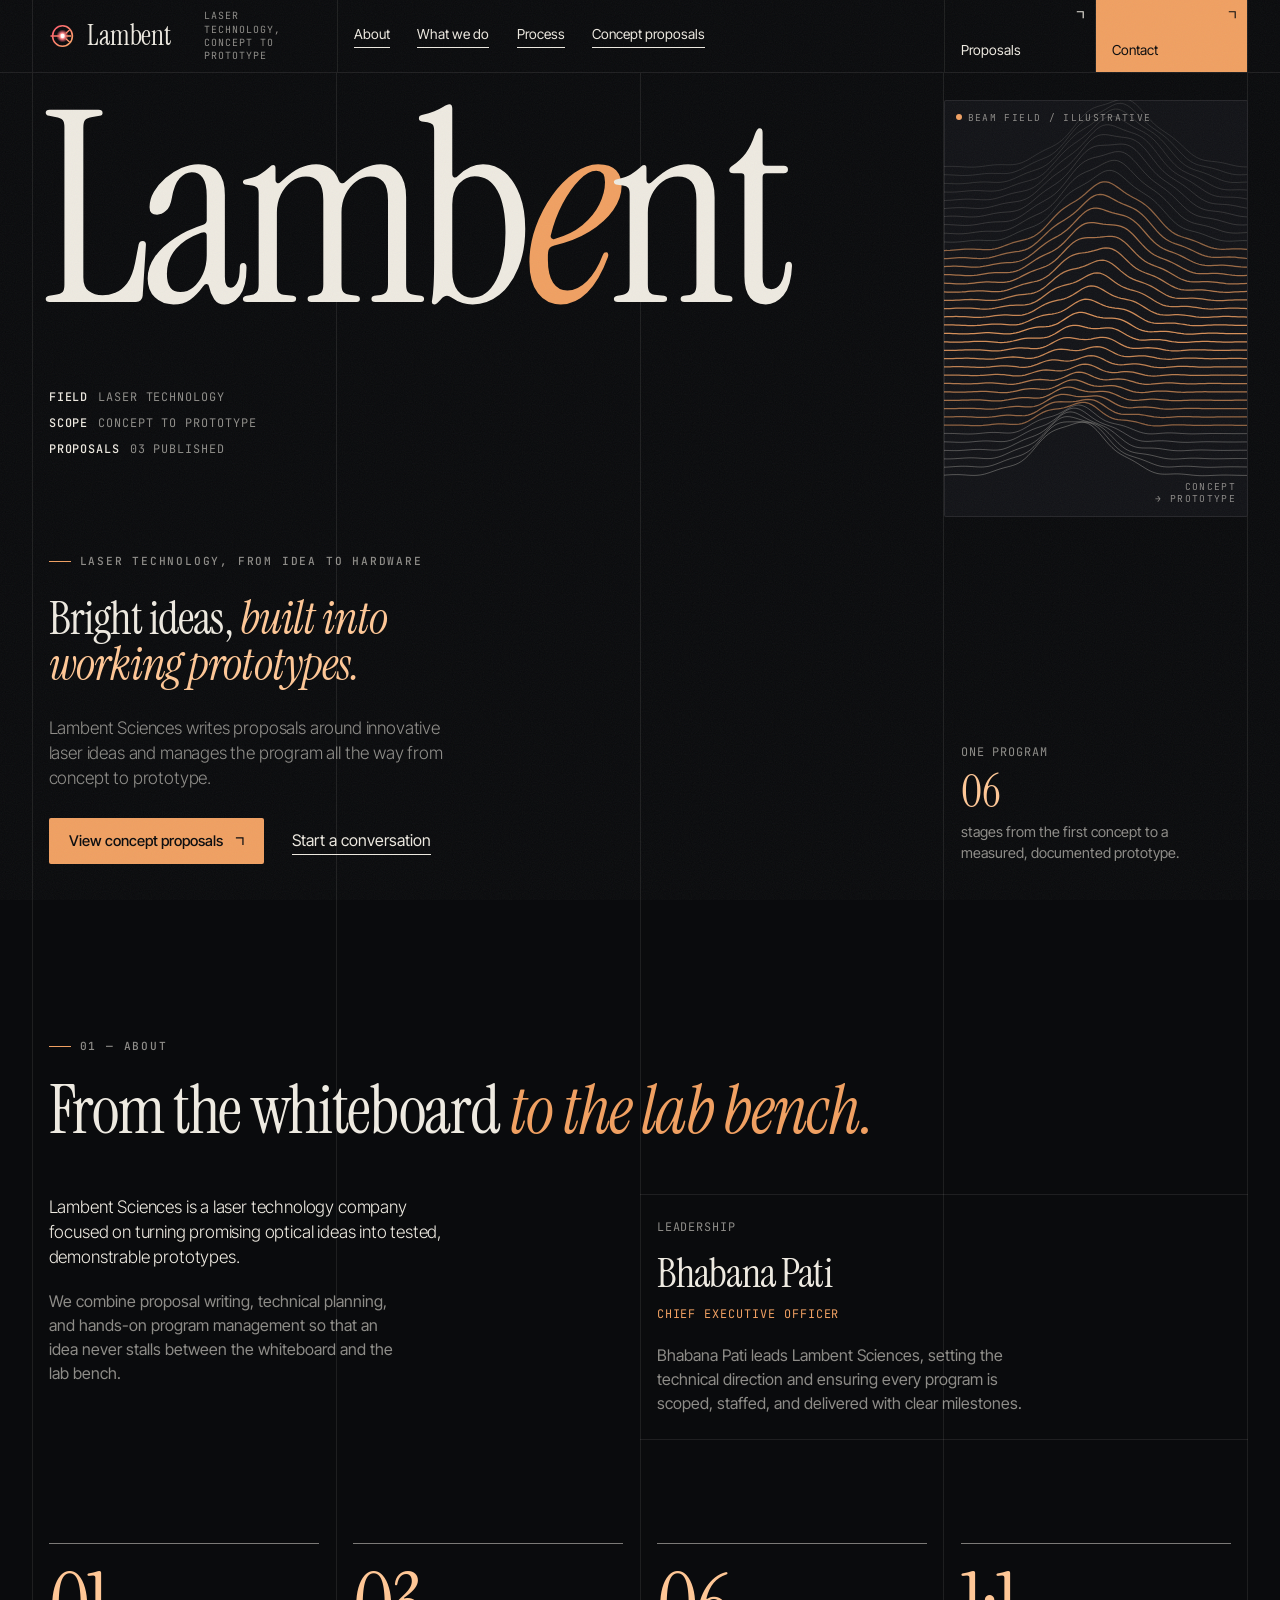
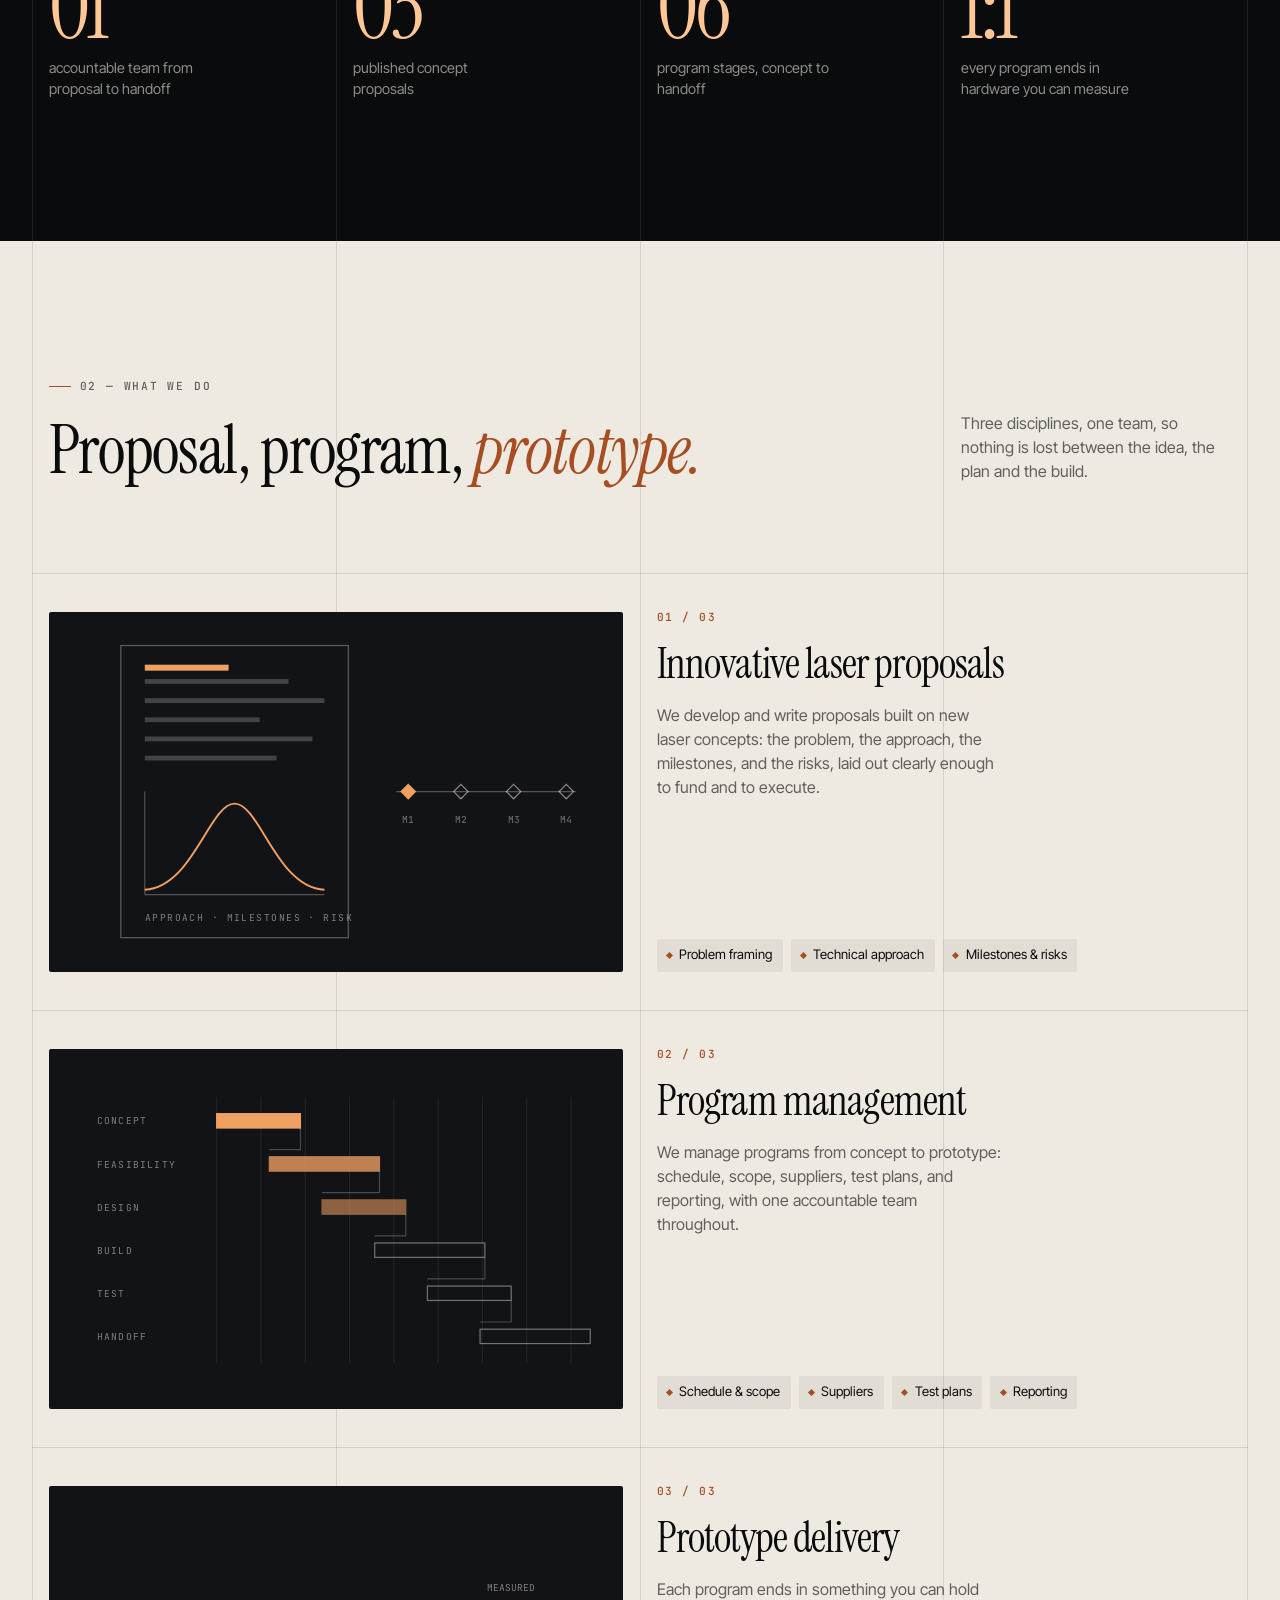
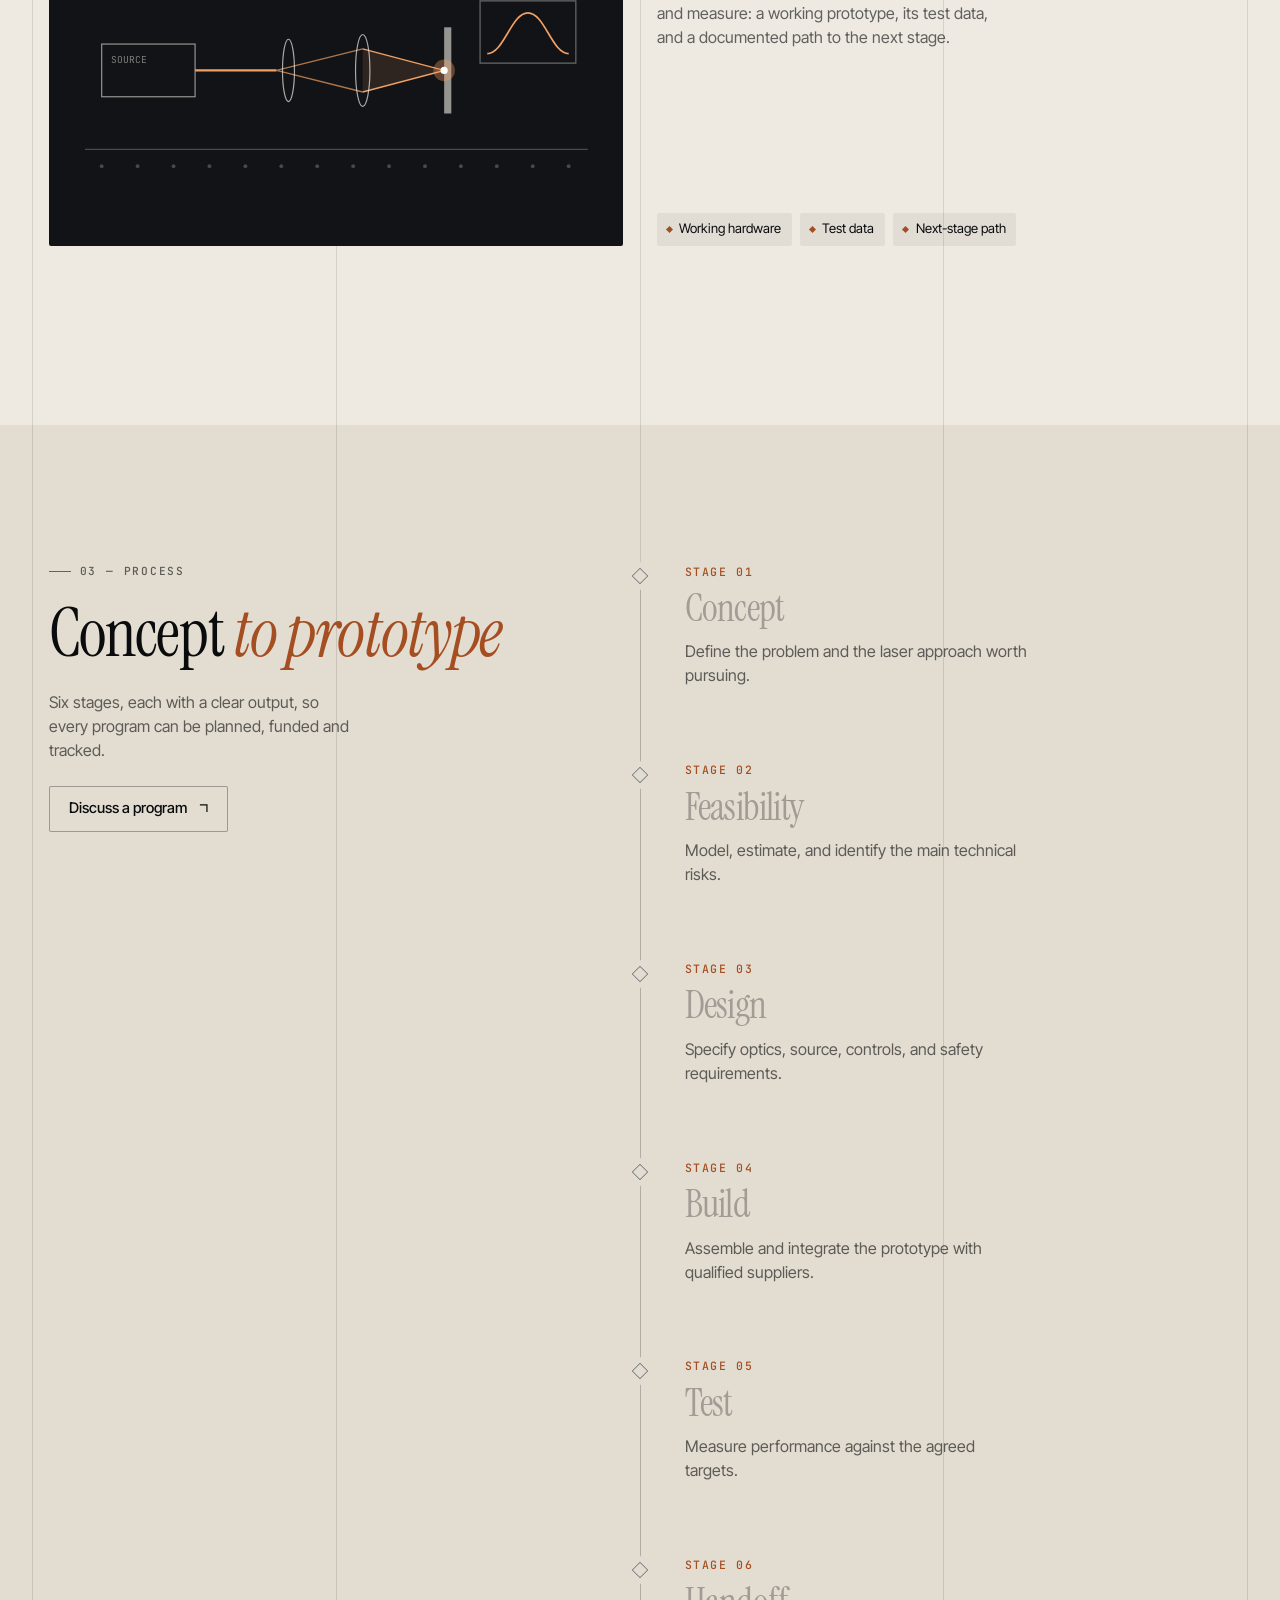
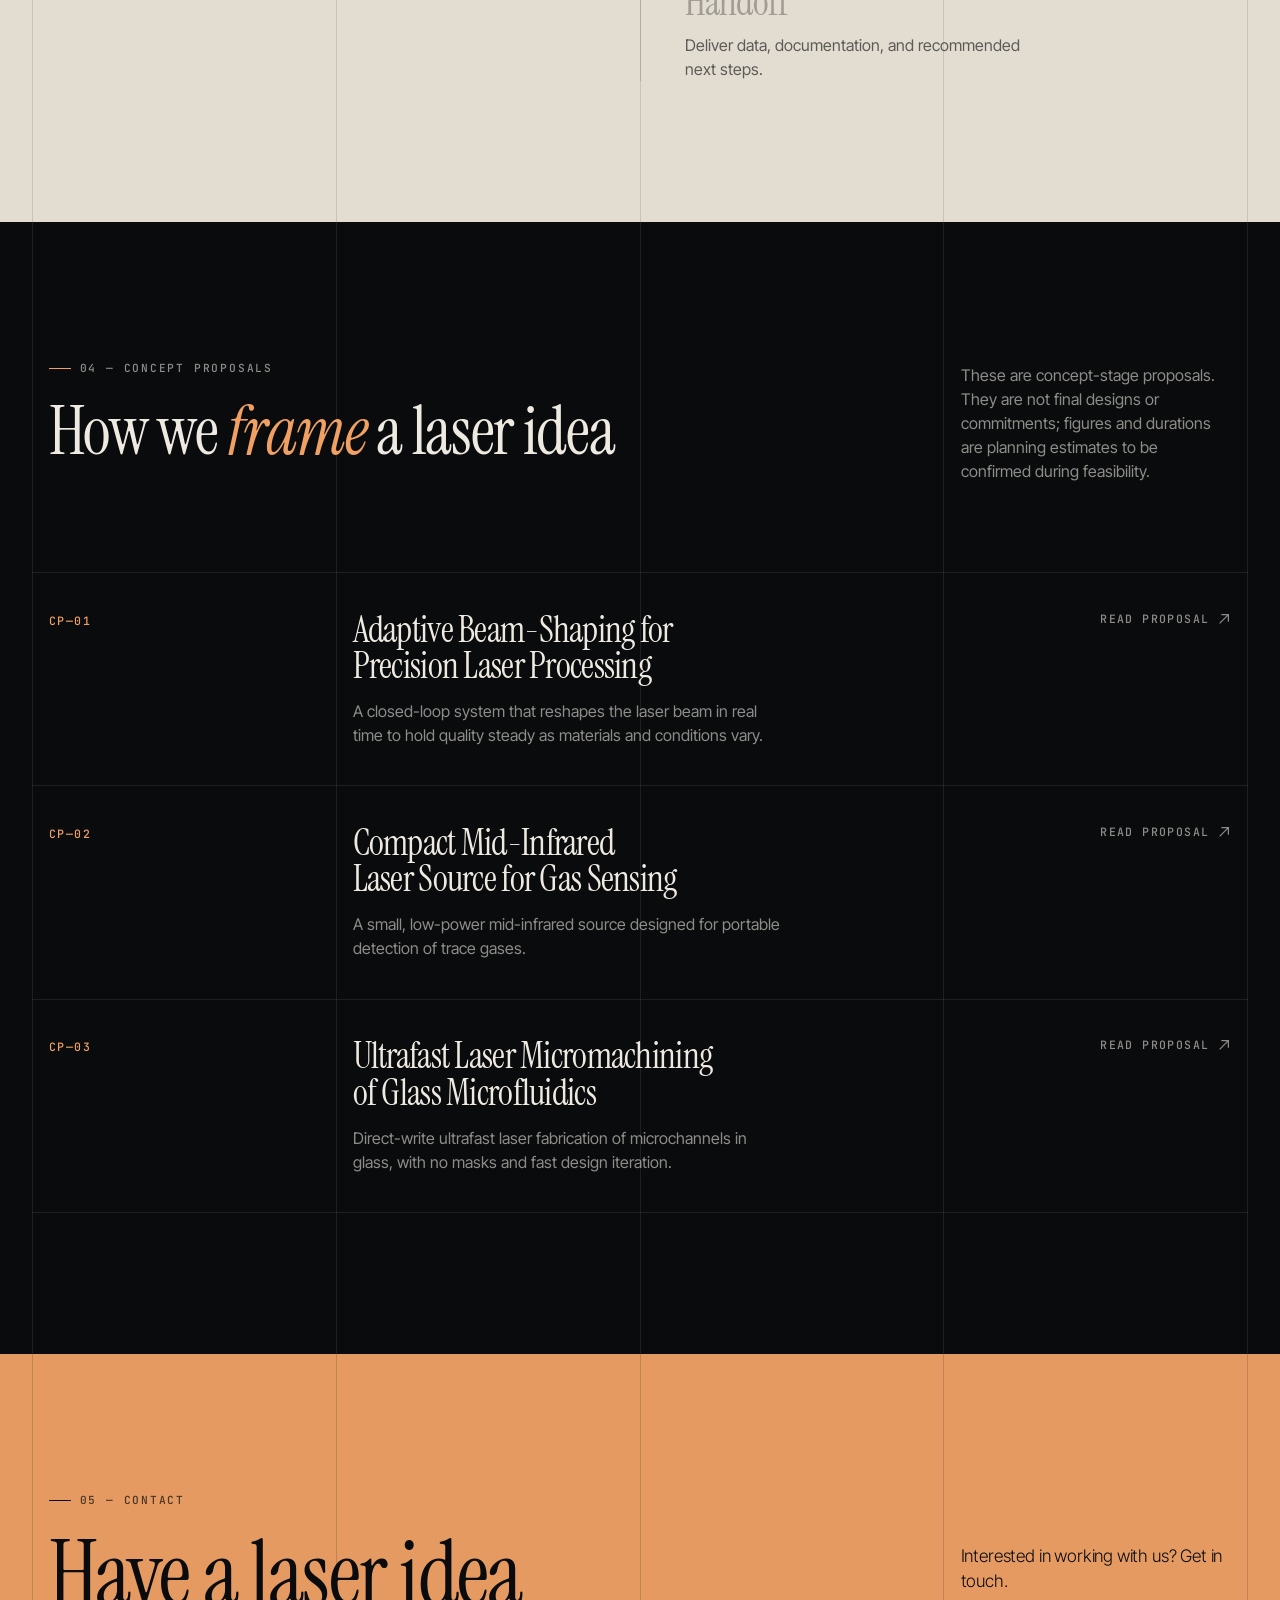
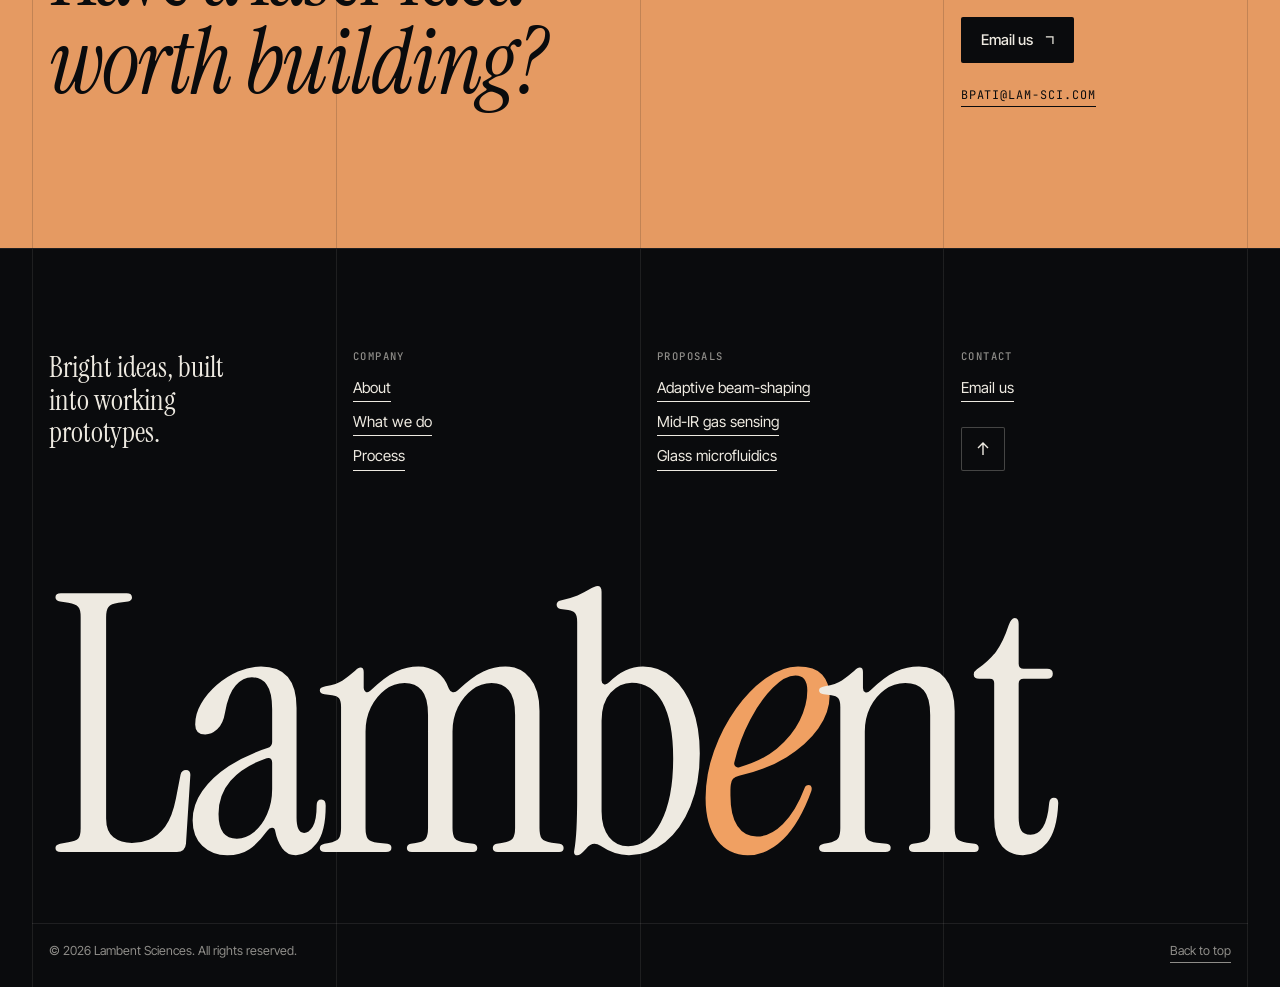
==== commit 2dad7490: "Convert concept proposals from .txt to HTML pages Replace the three plain-text concept proposals wit" ====
--- a/index.html
+++ b/index.html
@@ -171,25 +171,25 @@
       <p class="eyebrow">04 &mdash; Concept proposals</p>
       <h2>How we <em>frame</em> a laser idea</h2>
     </div>
-    <p class="soft">These are concept-stage proposals. They are not final designs or commitments; figures and durations are planning estimates to be confirmed during feasibility. Each is a plain text document.</p>
+    <p class="soft">These are concept-stage proposals. They are not final designs or commitments; figures and durations are planning estimates to be confirmed during feasibility.</p>
   </div>
   <ol class="pr-list">
     <li class="pr" data-reveal>
-      <a class="pr-row" href="proposals/01-adaptive-beam-shaping.txt">
+      <a class="pr-row" href="proposals/adaptive-beam-shaping.html">
         <span class="pr-idx">CP&mdash;01</span>
         <span class="pr-main"><span class="pr-title">Adaptive Beam-Shaping for Precision Laser Processing</span><span class="pr-text">A closed-loop system that reshapes the laser beam in real time to hold quality steady as materials and conditions vary.</span></span>
         <span class="pr-go"><span>Read proposal</span><svg viewBox="0 0 16 16" aria-hidden="true"><path d="M3 13L13 3M5 3h8v8" stroke="currentColor" stroke-width="1.4" fill="none"/></svg></span>
       </a>
     </li>
     <li class="pr" data-reveal>
-      <a class="pr-row" href="proposals/02-compact-mid-ir-gas-sensing.txt">
+      <a class="pr-row" href="proposals/compact-mid-ir-gas-sensing.html">
         <span class="pr-idx">CP&mdash;02</span>
         <span class="pr-main"><span class="pr-title">Compact Mid-Infrared Laser Source for Gas Sensing</span><span class="pr-text">A small, low-power mid-infrared source designed for portable detection of trace gases.</span></span>
         <span class="pr-go"><span>Read proposal</span><svg viewBox="0 0 16 16" aria-hidden="true"><path d="M3 13L13 3M5 3h8v8" stroke="currentColor" stroke-width="1.4" fill="none"/></svg></span>
       </a>
     </li>
     <li class="pr" data-reveal>
-      <a class="pr-row" href="proposals/03-ultrafast-glass-microfluidics.txt">
+      <a class="pr-row" href="proposals/ultrafast-glass-microfluidics.html">
         <span class="pr-idx">CP&mdash;03</span>
         <span class="pr-main"><span class="pr-title">Ultrafast Laser Micromachining of Glass Microfluidics</span><span class="pr-text">Direct-write ultrafast laser fabrication of microchannels in glass, with no masks and fast design iteration.</span></span>
         <span class="pr-go"><span>Read proposal</span><svg viewBox="0 0 16 16" aria-hidden="true"><path d="M3 13L13 3M5 3h8v8" stroke="currentColor" stroke-width="1.4" fill="none"/></svg></span>
@@ -227,9 +227,9 @@
     </nav>
     <nav class="ftr-col" aria-label="Proposals">
       <p class="ftr-h">Proposals</p>
-      <a class="link" href="proposals/01-adaptive-beam-shaping.txt">Adaptive beam-shaping</a>
-      <a class="link" href="proposals/02-compact-mid-ir-gas-sensing.txt">Mid-IR gas sensing</a>
-      <a class="link" href="proposals/03-ultrafast-glass-microfluidics.txt">Glass microfluidics</a>
+      <a class="link" href="proposals/adaptive-beam-shaping.html">Adaptive beam-shaping</a>
+      <a class="link" href="proposals/compact-mid-ir-gas-sensing.html">Mid-IR gas sensing</a>
+      <a class="link" href="proposals/ultrafast-glass-microfluidics.html">Glass microfluidics</a>
     </nav>
     <div class="ftr-col">
       <p class="ftr-h">Contact</p>
--- a/styles.css
+++ b/styles.css
@@ -265,3 +265,45 @@
 .motion [data-reveal].is-in { opacity: 1; transform: none; }
 .motion .fact .fact-rule { transform: scaleX(0); transition: transform 1.2s var(--ease) .1s; }
 .motion .fact.is-in .fact-rule { transform: scaleX(1); }
+
+/* proposal pages (proposals/*.html) */
+.doc-hero { padding-top: calc(var(--hdr) + clamp(56px, 8vw, 120px)); padding-bottom: clamp(64px, 8vw, 120px); }
+.doc-hero .grid { row-gap: clamp(28px, 3.4vw, 48px); }
+.doc-crumb { grid-column: 1/-1; display: flex; flex-wrap: wrap; align-items: center; gap: .6rem 1.6rem; }
+.doc-crumb .link { font-size: .86rem; }
+.doc-title { grid-column: 1/4; display: flex; flex-direction: column; gap: 1.6rem; }
+.doc-title h1 { font: 400 clamp(2.6rem, 6vw, 5.6rem)/.96 var(--f-display); letter-spacing: -.025em; text-wrap: balance; overflow-wrap: break-word; }
+.doc-title h1 em { color: var(--amber-hi); }
+.doc-lead { grid-column: 1/3; max-width: 46ch; color: var(--soft); }
+.doc-meta { grid-column: 3/5; align-self: start; display: flex; flex-direction: column; gap: .7rem; padding-top: 1.2rem; border-top: 1px solid var(--rule); color: var(--soft); }
+.doc-meta span { display: flex; flex-wrap: wrap; gap: .3em .8em; line-height: 1.5; }
+.doc-meta b { font-weight: 500; color: var(--ivory); }
+.doc-body { padding-top: clamp(56px, 7vw, 104px); }
+.doc-body > .grid { margin-bottom: clamp(36px, 4vw, 56px); }
+.doc-sec { padding-block: clamp(36px, 4vw, 56px); border-top: 1px solid var(--rule); row-gap: 1.2rem; }
+.doc-sec:last-child { border-bottom: 1px solid var(--rule); }
+.doc-num { grid-column: 1; font: 500 .72rem/1.6 var(--f-mono); letter-spacing: .14em; text-transform: uppercase; color: var(--acc); }
+.doc-copy { grid-column: 2/5; display: flex; flex-direction: column; gap: 1.2rem; }
+.doc-copy h2 { font-size: clamp(2rem, 3.4vw, 3.2rem); line-height: 1; }
+.doc-copy > p { max-width: 62ch; color: var(--soft); }
+.doc-list { display: flex; flex-direction: column; gap: .75rem; max-width: 62ch; }
+.doc-list li { position: relative; padding-left: 1.4em; color: var(--soft); }
+.doc-list li::before { content: ""; position: absolute; left: .15em; top: .62em; width: 5px; height: 5px; background: var(--acc); transform: rotate(45deg); }
+.doc-phases { border-bottom: 1px solid var(--rule); }
+.doc-phases li { display: grid; grid-template-columns: 7.5rem minmax(0, 1fr) auto; gap: .4rem 1.4rem; align-items: baseline; padding-block: 1.1rem; border-top: 1px solid var(--rule); }
+.doc-phases .ph-when { font: 500 .7rem/1.4 var(--f-mono); letter-spacing: .14em; text-transform: uppercase; color: var(--acc); }
+.doc-phases h3 { font-size: clamp(1.5rem, 2.2vw, 2rem); }
+.doc-phases .ph-dur { font: 400 .7rem/1.4 var(--f-mono); letter-spacing: .08em; text-transform: uppercase; color: var(--soft); white-space: nowrap; }
+.doc-phases p { grid-column: 2/4; max-width: 58ch; color: var(--soft); }
+.doc-risks { display: flex; flex-direction: column; border-bottom: 1px solid var(--rule); }
+.doc-risks div { display: grid; grid-template-columns: minmax(0, 2fr) minmax(0, 3fr); gap: .5rem 1.4rem; padding-block: 1.1rem; border-top: 1px solid var(--rule); }
+.doc-risks dt { font-weight: 500; }
+.doc-risks dd { margin: 0; color: var(--soft); }
+.doc-note { max-width: 62ch; padding: 1rem 1.2rem; border-radius: var(--r); background: var(--chip); font-size: .92rem; color: var(--soft); }
+@media (max-width: 760px) {
+  .doc-title, .doc-lead, .doc-meta, .doc-num, .doc-copy { grid-column: 1/-1; }
+  .doc-phases li { grid-template-columns: minmax(0, 1fr) auto; }
+  .doc-phases .ph-when { grid-column: 1/-1; }
+  .doc-phases p { grid-column: 1/-1; }
+  .doc-risks div { grid-template-columns: minmax(0, 1fr); }
+}
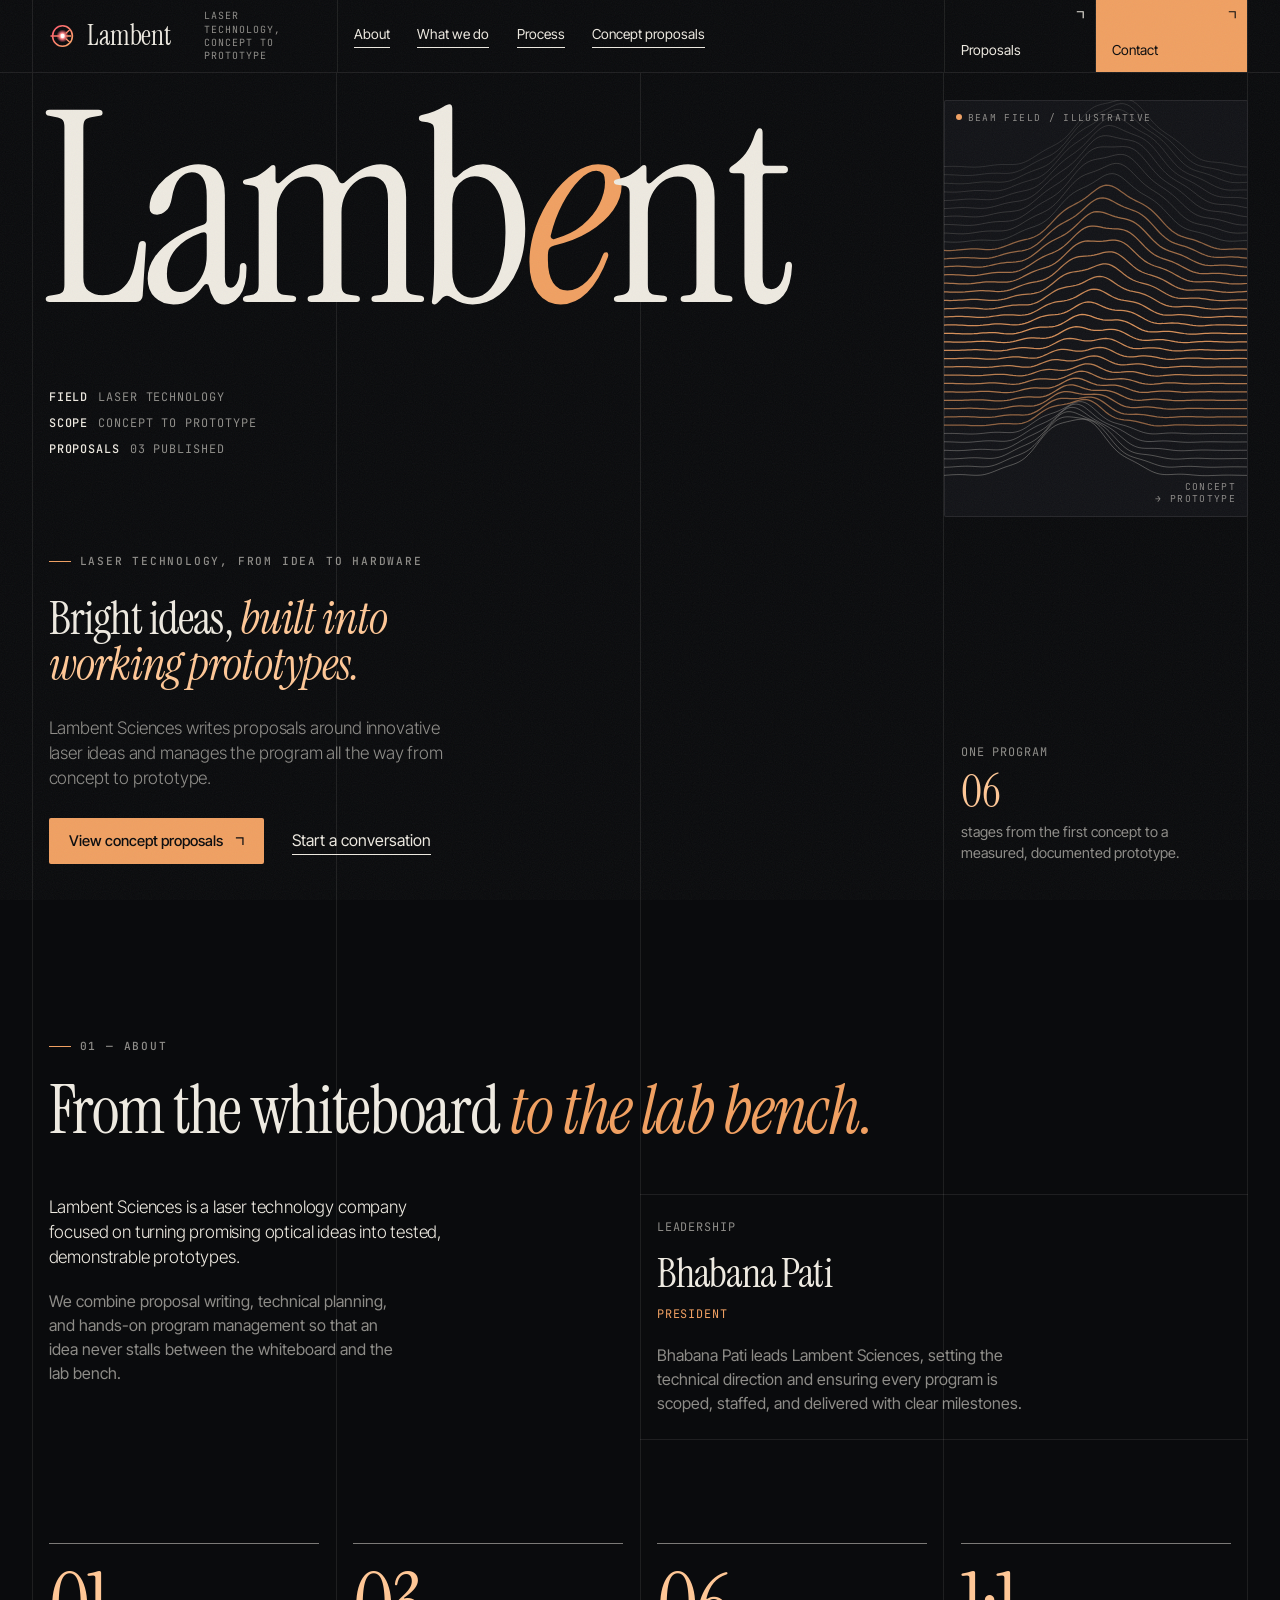
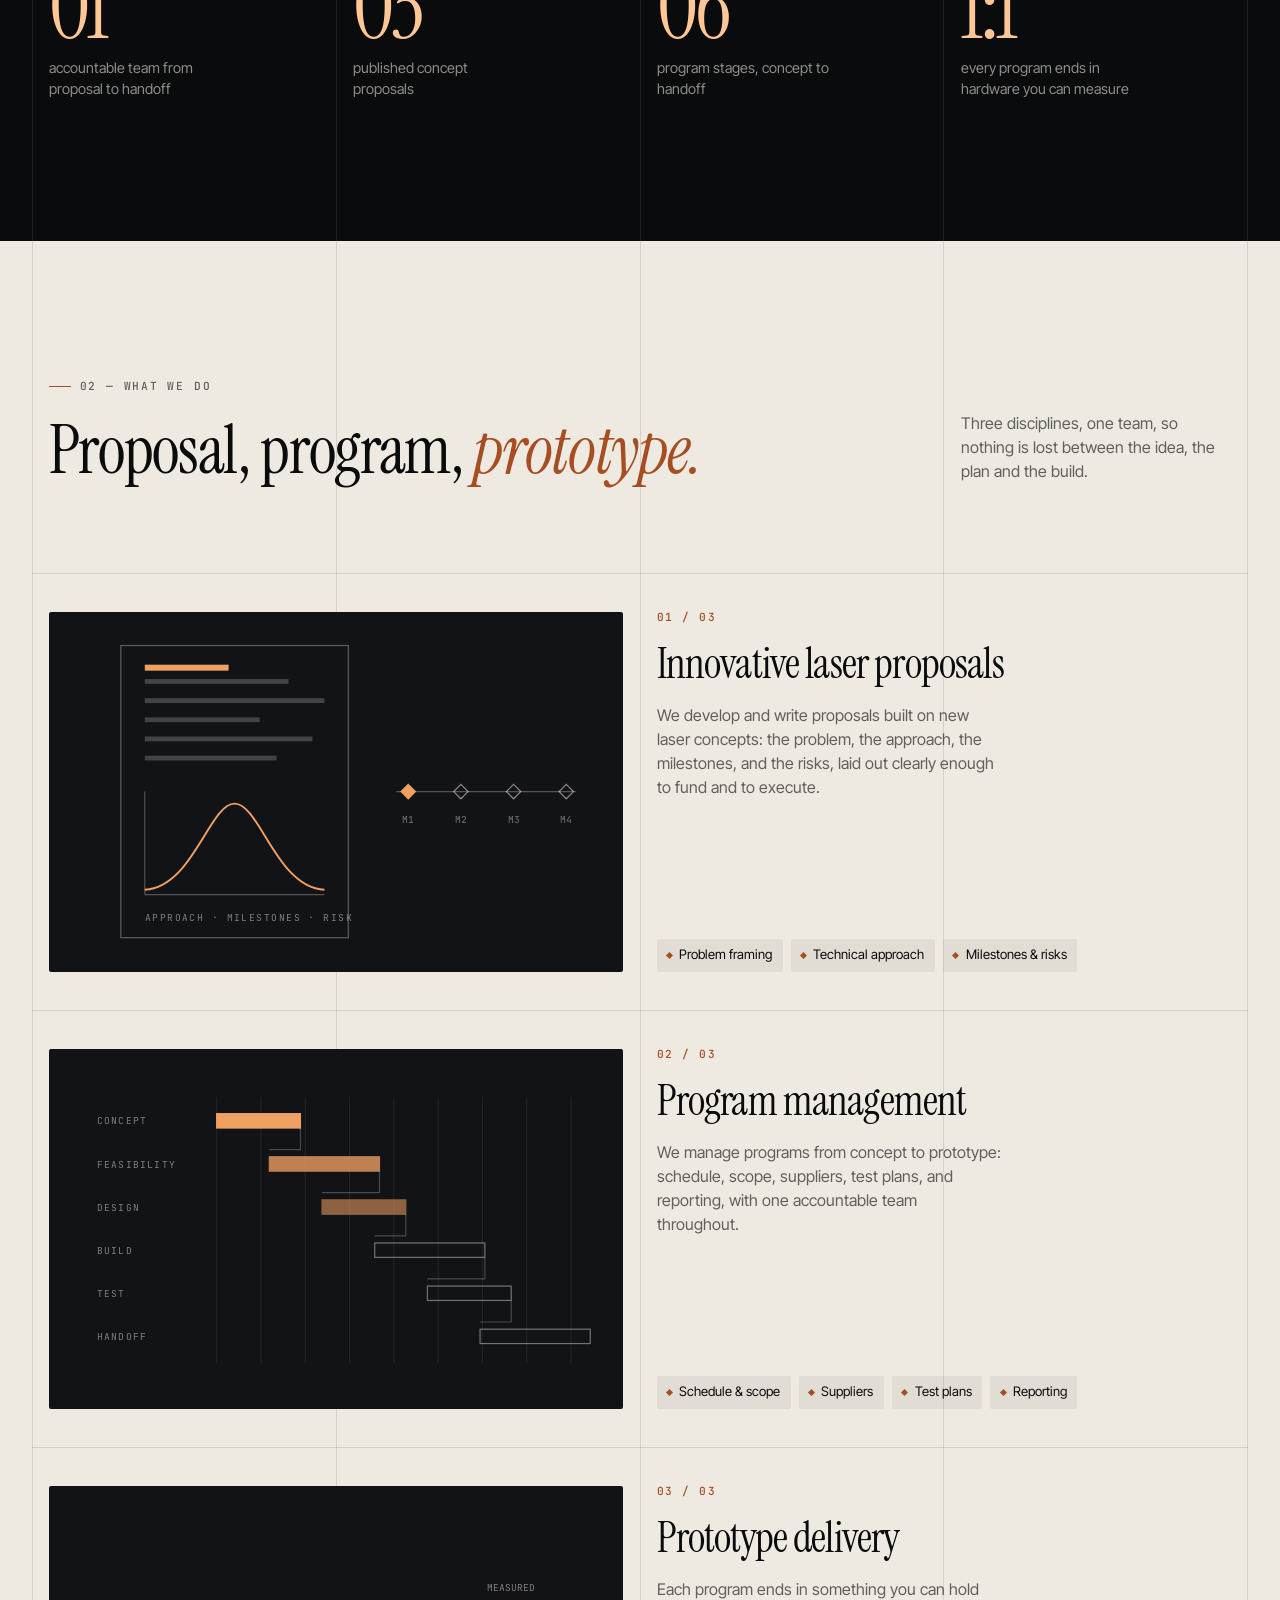
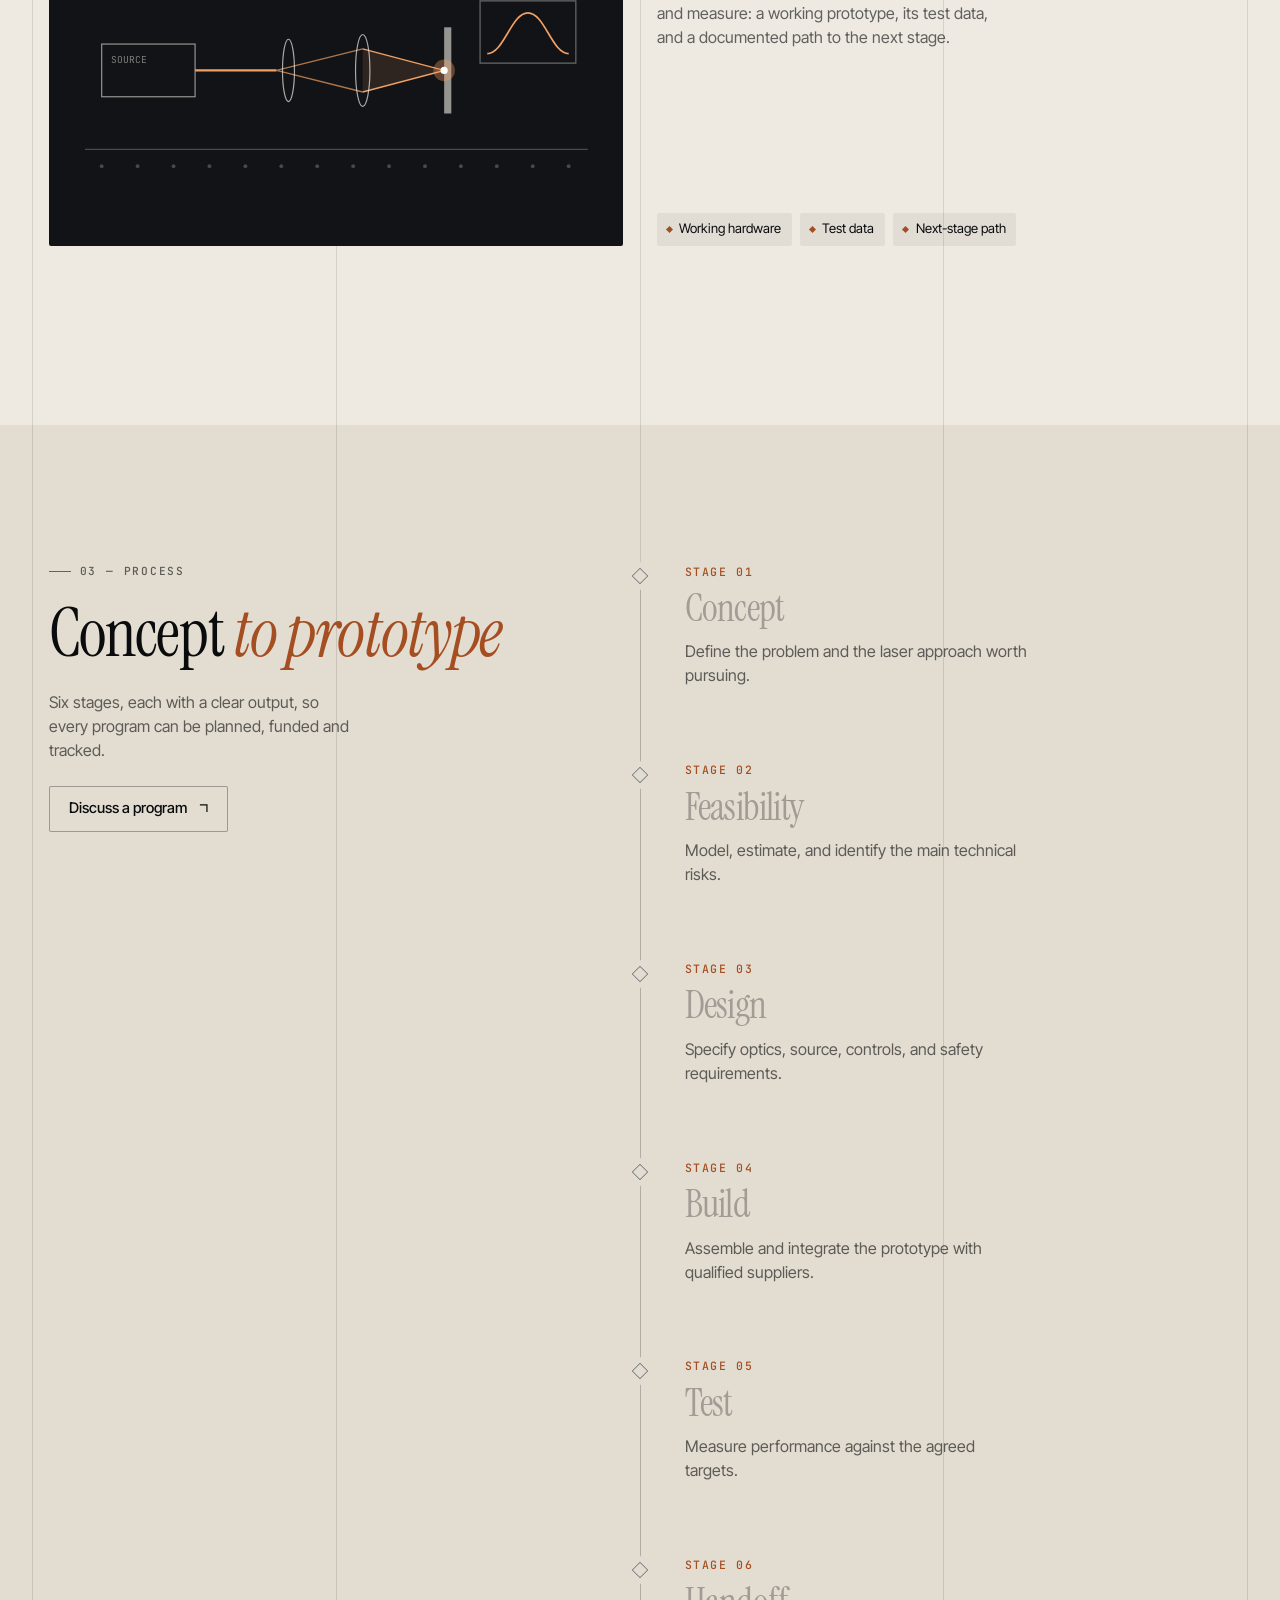
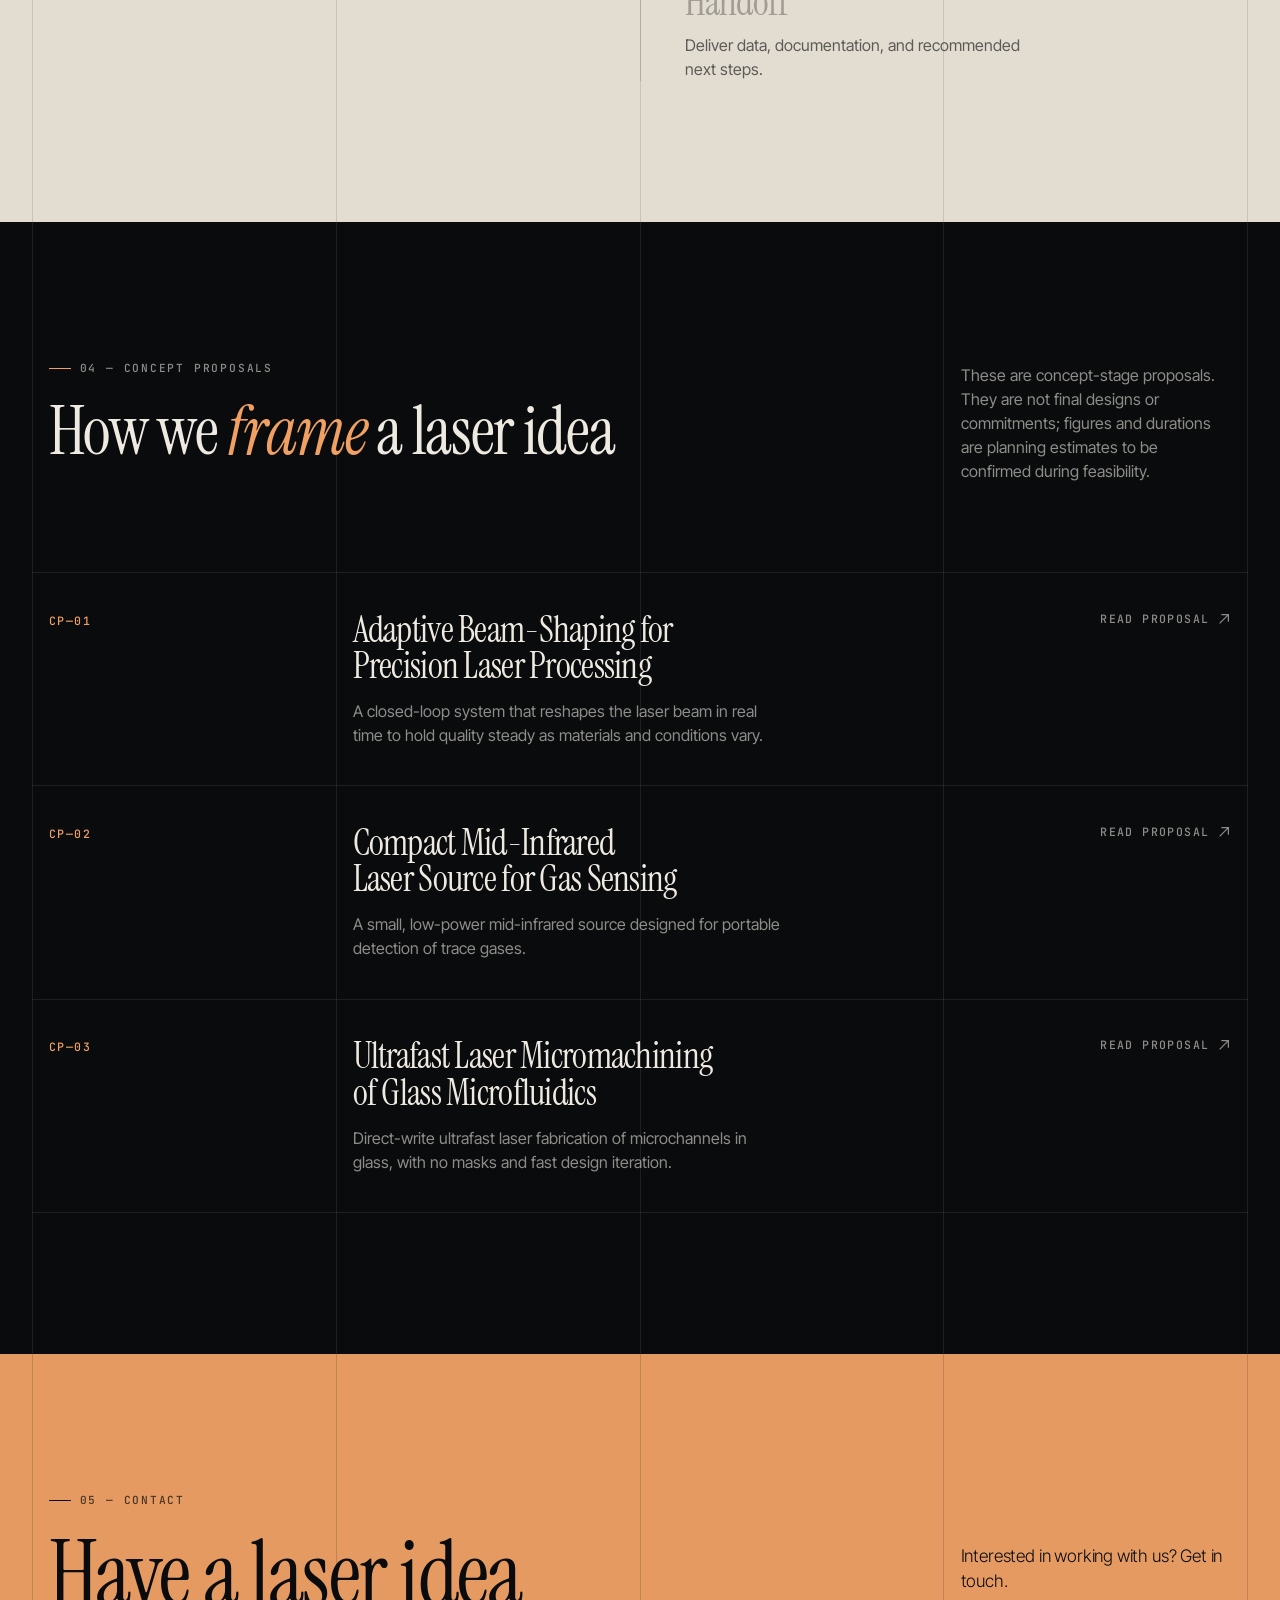
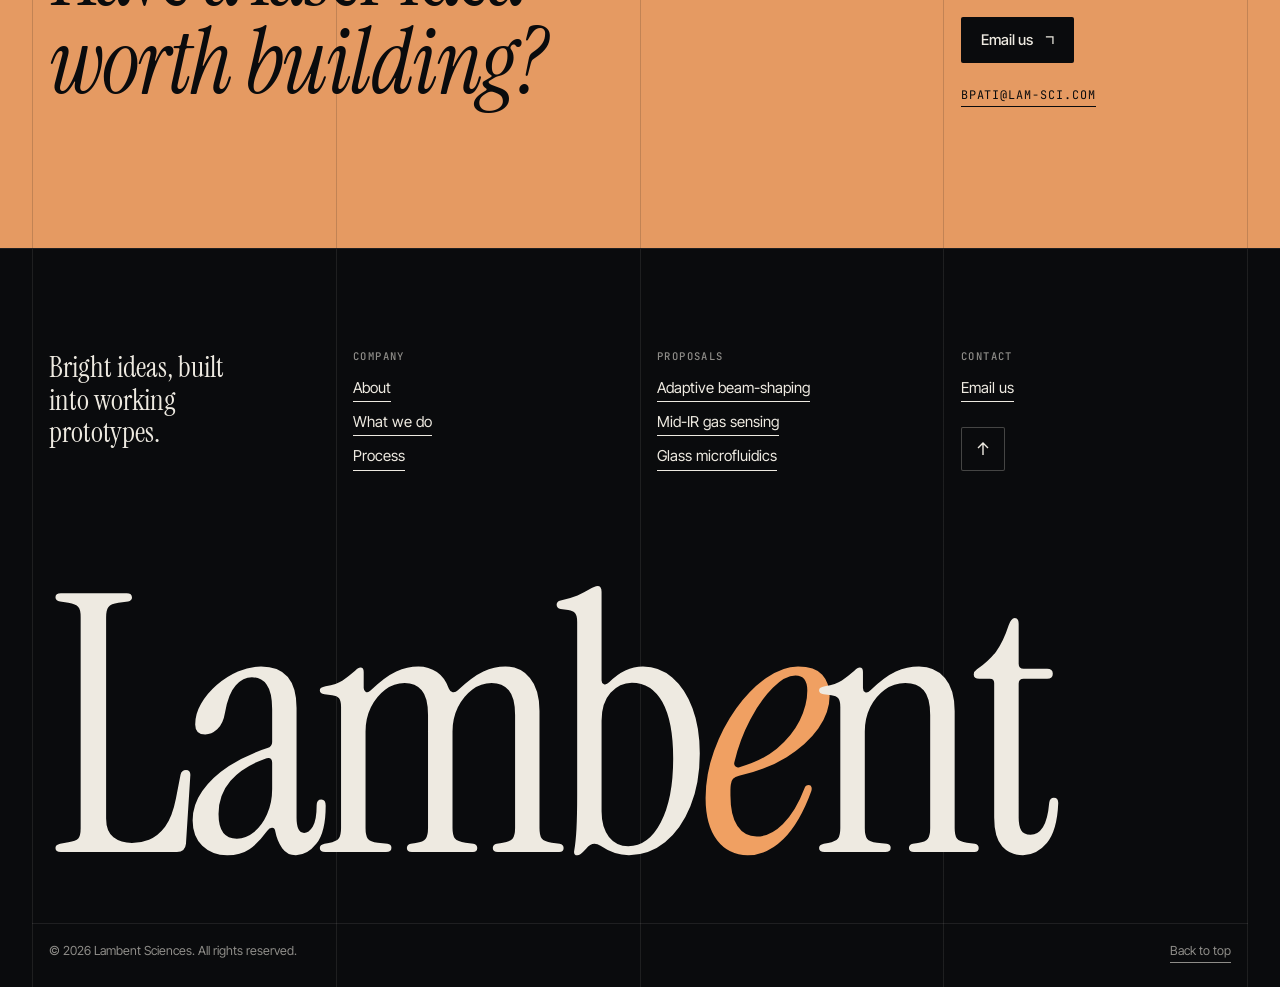
==== commit ea3b719b: "Title Change" ====
--- a/index.html
+++ b/index.html
@@ -98,7 +98,7 @@
     <article class="leader" data-reveal>
       <p class="mono soft">Leadership</p>
       <h3>Bhabana Pati</h3>
-      <p class="mono acc">Chief Executive Officer</p>
+      <p class="mono acc">President</p>
       <p class="soft">Bhabana Pati leads Lambent Sciences, setting the technical direction and ensuring every program is scoped, staffed, and delivered with clear milestones.</p>
     </article>
   </div>
